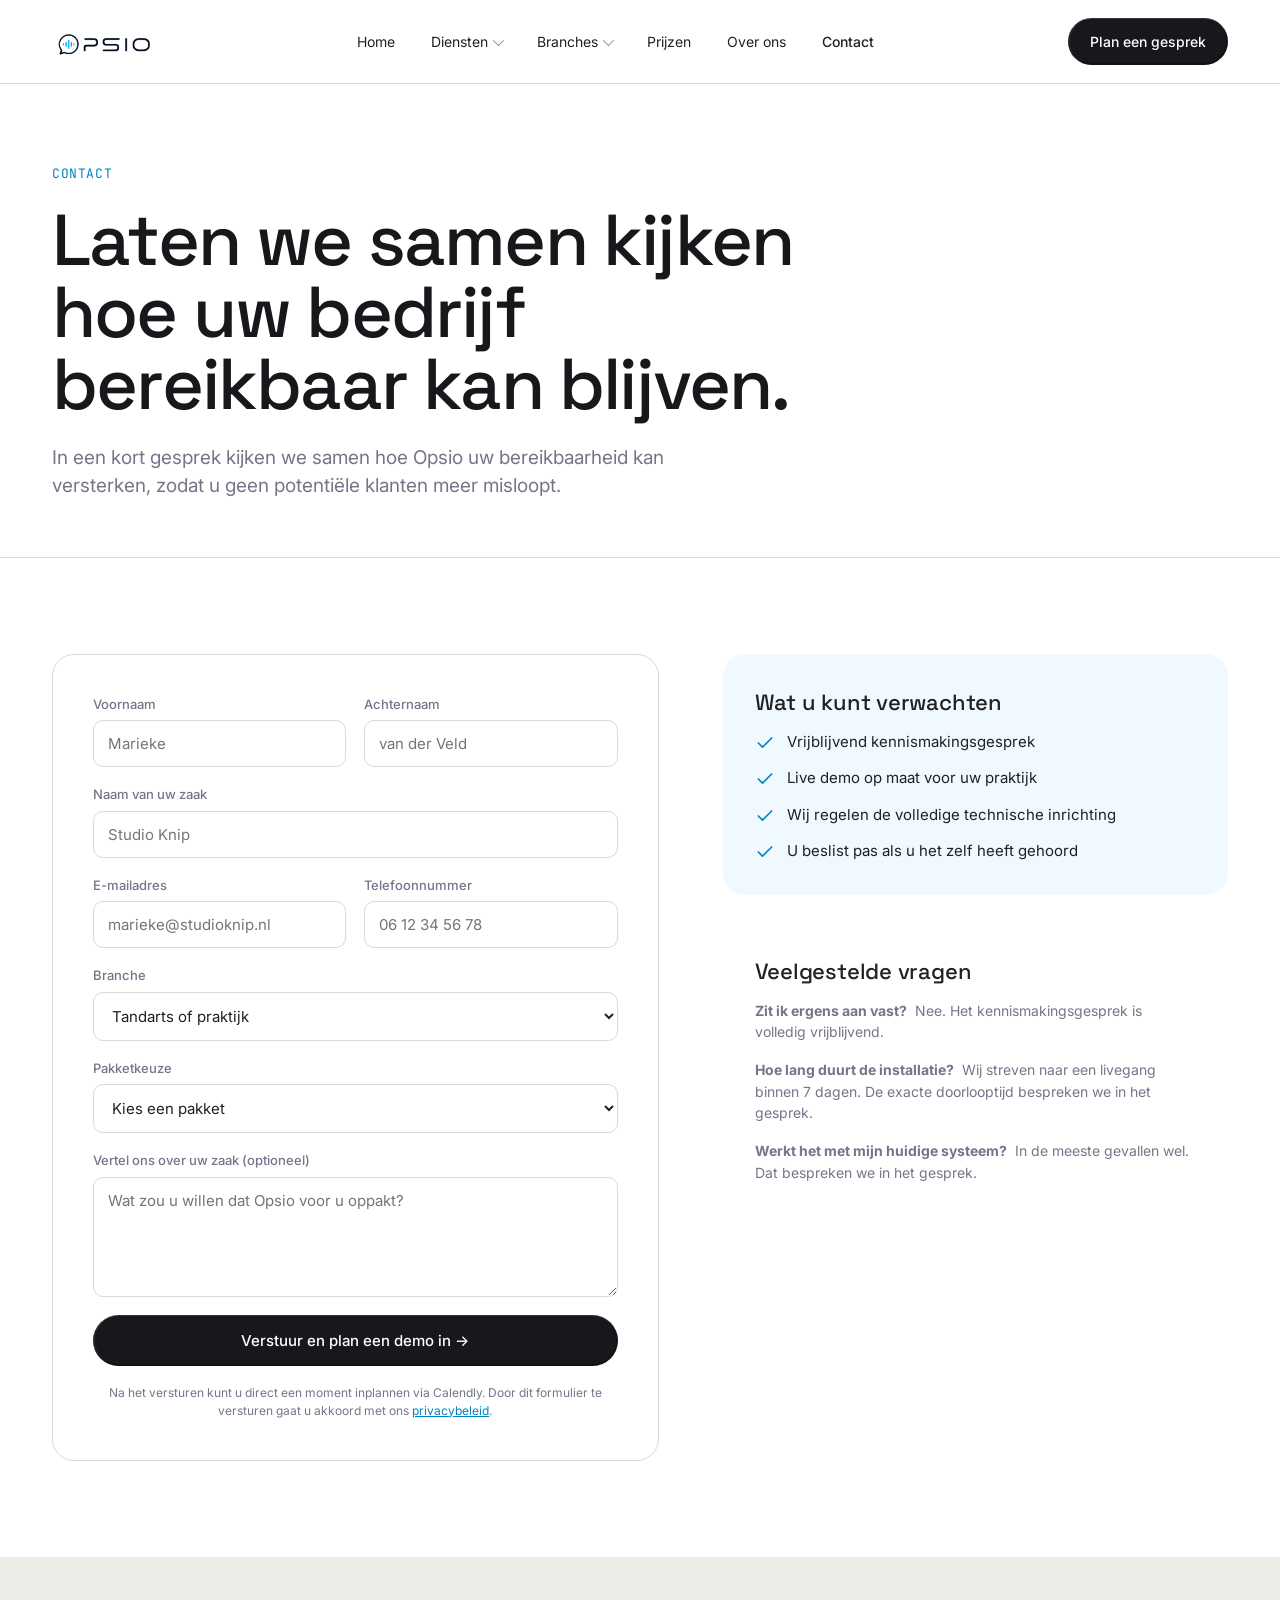
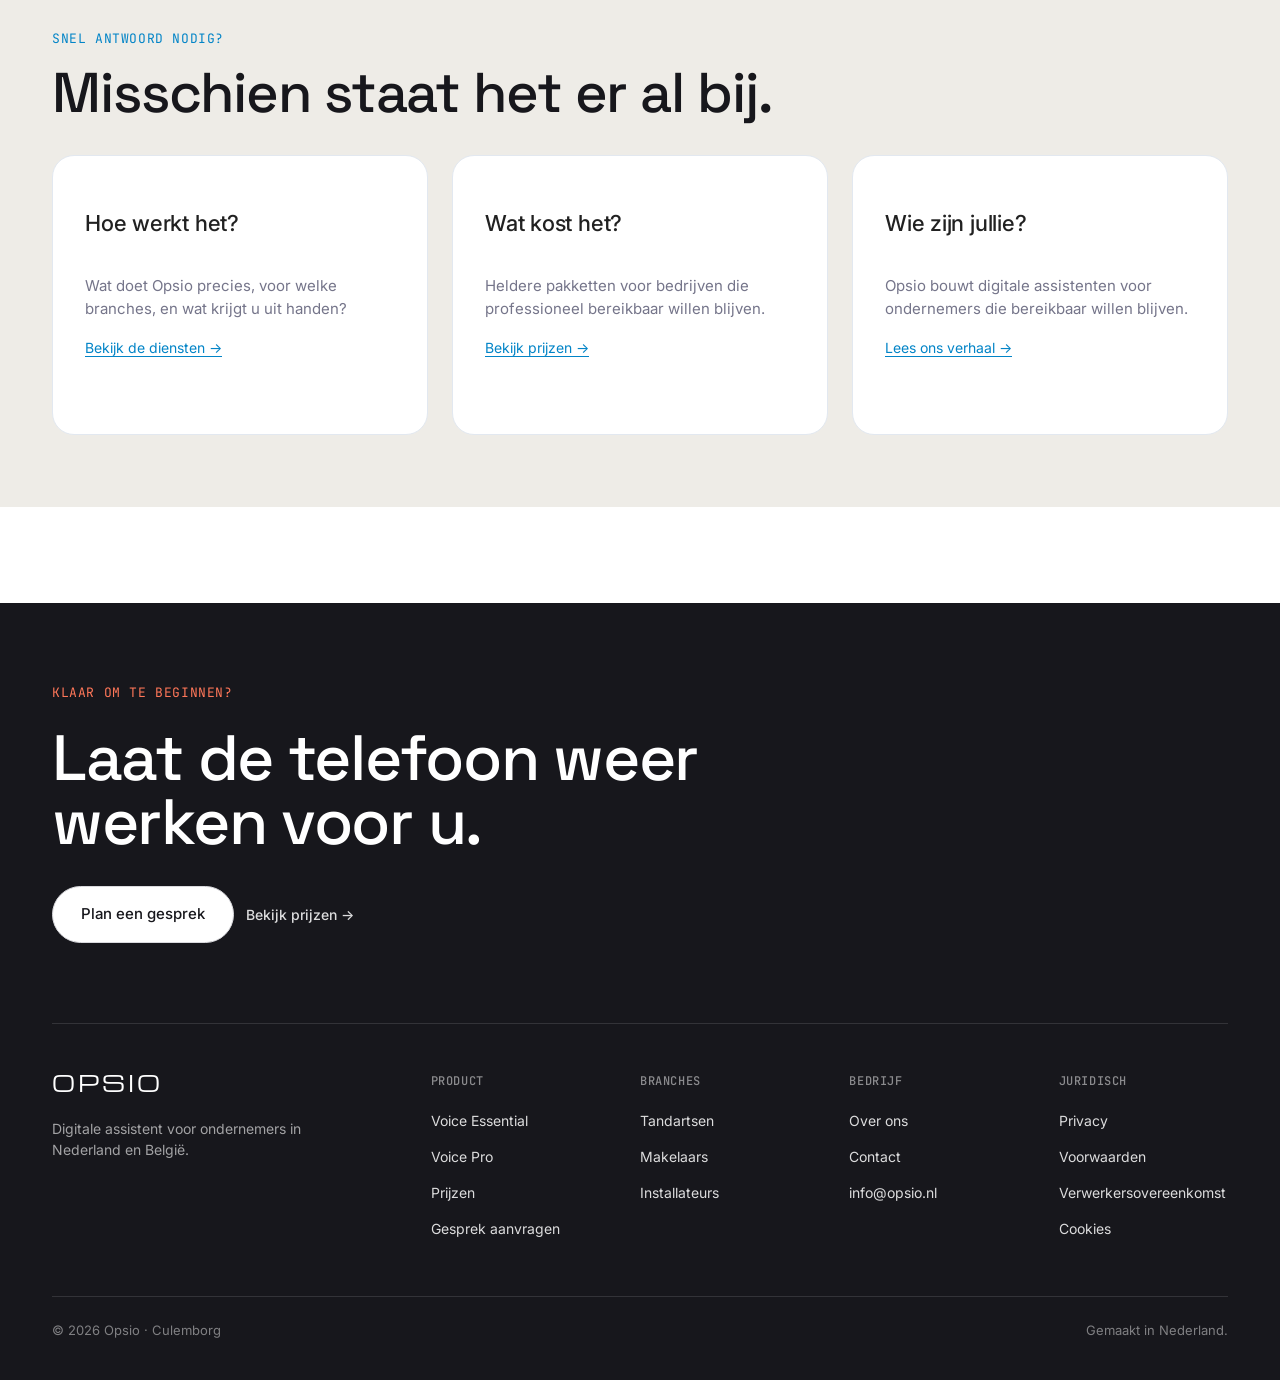
==== contact.html @ 3aa2171c "Fix: contactpagina add-ons verwijderd, prijzen gecorrigeerd, Premium aan nav toegevoegd Co-Authored-" ====
<!DOCTYPE html>
<html lang="nl">
<head>
<script type="text/javascript" src="https://embeds.iubenda.com/widgets/6dcb9b32-bc2f-4510-ac9d-03ba5b0737de.js"></script>
<meta charset="UTF-8" />
<meta name="viewport" content="width=device-width, initial-scale=1.0" />
<title>Contact — Opsio</title>
<meta name="description" content="Benieuwd wat Opsio voor u kan doen? Plan een gesprek van 20 minuten. Geen verplichtingen, wel een duidelijk antwoord." />
<link rel="stylesheet" href="assets/site.css" />
<link rel="icon" href="assets/opsio_mark.svg" />
</head>
<body>

<header class="nav-wrap">
  <nav class="nav">
    <a href="index.html" class="brand"><span class="brand-mark"></span><span>Opsio</span></a>
    <div class="nav-menu">
      <a href="index.html">Home</a>
      <div class="nav-dropdown">
        <button class="nav-dropdown-trigger">Diensten</button>
        <div class="nav-dropdown-menu">
          <a href="essential.html" class="nav-dropdown-item">Voice Essential</a>
          <a href="pro.html" class="nav-dropdown-item">Voice Pro</a>
          <a href="premium.html" class="nav-dropdown-item">Voice Premium</a>
        </div>
      </div>
      <div class="nav-dropdown">
        <button class="nav-dropdown-trigger">Branches</button>
        <div class="nav-dropdown-menu">
          <a href="tandartsen.html" class="nav-dropdown-item">Tandartsen &amp; praktijken</a>
          <a href="makelaars.html" class="nav-dropdown-item">Makelaars</a>
          <a href="installateurs.html" class="nav-dropdown-item">Installateurs &amp; vakbedrijven</a>
        </div>
      </div>
      <a href="prijzen.html">Prijzen</a>
      <a href="over-ons.html">Over ons</a>
      <a href="contact.html" class="active">Contact</a>
    </div>
    <div class="nav-cta">
<a href="#form" class="btn btn-primary">Plan een gesprek</a>
      <button class="nav-toggle" data-nav-toggle aria-label="Menu"><span></span><span></span><span></span></button>
    </div>
  </nav>
</header>

<main>

<section class="subhero">
  <div class="container">
    <div class="eyebrow">Contact</div>
    <h1>Laten we samen kijken hoe uw bedrijf bereikbaar kan blijven.</h1>
    <p>In een kort gesprek kijken we samen hoe Opsio uw bereikbaarheid kan versterken, zodat u geen potentiële klanten meer misloopt.</p>
  </div>
</section>

<section class="section" id="form">
  <div class="container">
    <div class="contact-grid">

      <form class="contact-form" action="https://api.web3forms.com/submit" method="POST">
        <input type="hidden" name="access_key" value="ba51a457-0553-42e8-af17-5520cc4d1195" />
        <input type="hidden" name="redirect" value="https://calendly.com/chris-opsio/30min" />
        <input type="hidden" name="subject" value="Nieuwe aanvraag via opsio.nl" />
        <input type="hidden" name="_next" value="https://calendly.com/chris-opsio/30min" />
        <div class="success-msg">Dank u, we nemen binnen één werkdag contact op.</div>

        <div class="field-row">
          <div class="field">
            <label for="firstname">Voornaam</label>
            <input id="firstname" name="voornaam" type="text" required placeholder="Marieke" />
          </div>
          <div class="field">
            <label for="lastname">Achternaam</label>
            <input id="lastname" name="achternaam" type="text" required placeholder="van der Veld" />
          </div>
        </div>

        <div class="field">
          <label for="company">Naam van uw zaak</label>
          <input id="company" name="bedrijf" type="text" required placeholder="Studio Knip" />
        </div>

        <div class="field-row">
          <div class="field">
            <label for="email">E-mailadres</label>
            <input id="email" name="email" type="email" required placeholder="marieke@studioknip.nl" />
          </div>
          <div class="field">
            <label for="phone">Telefoonnummer</label>
            <input id="phone" name="telefoon" type="tel" placeholder="06 12 34 56 78" />
          </div>
        </div>

        <div class="field">
          <label for="branche">Branche</label>
          <select id="branche" name="branche">
            <option>Tandarts of praktijk</option>
            <option>Fysiotherapie of kliniek</option>
            <option>Advocaat of financieel adviseur</option>
            <option>Makelaar of hypotheekadviseur</option>
            <option>Installatiebedrijf of vakbedrijf</option>
            <option>Schoonheidskliniek of premium salon</option>
            <option>Hospitality of hotel</option>
            <option>Anders</option>
          </select>
        </div>

        <div class="field">
          <label for="pakket">Pakketkeuze</label>
          <select id="pakket" name="pakket">
            <option value="">Kies een pakket</option>
            <option value="essential">Opsio Voice Essential — €399/maand</option>
            <option value="pro">Opsio Voice Pro — €599/maand</option>
            <option value="premium">Opsio Voice Premium — Vanaf €999/maand</option>
            <option value="weet_niet">Nog niet zeker</option>
          </select>
        </div>

        <div id="price-summary" style="display:none; background: var(--opsio-stone); border-radius: 12px; padding: 18px 20px; border: 1px solid var(--opsio-hairline);">
          <div style="font-size: 13px; font-family: var(--font-mono); text-transform: uppercase; letter-spacing: 0.4px; color: var(--opsio-slate); margin-bottom: 12px;">Uw selectie</div>
          <div style="display: flex; justify-content: space-between; align-items: center; margin-bottom: 6px;">
            <span style="font-size: 15px; color: var(--opsio-ink);">Maandbedrag</span>
            <strong id="price-monthly" style="font-size: 18px; color: var(--opsio-navy);">€0/mnd</strong>
          </div>
          <div style="display: flex; justify-content: space-between; align-items: center; padding-top: 8px; border-top: 1px solid var(--opsio-hairline);">
            <span style="font-size: 15px; color: var(--opsio-ink);">Eenmalige setup</span>
            <strong id="price-setup" style="font-size: 18px; color: var(--opsio-navy);">€0</strong>
          </div>
          <p style="font-size: 12px; color: var(--opsio-slate); margin: 10px 0 0;">Alle bedragen zijn excl. btw.</p>
        </div>

        <div class="field">
          <label for="message">Vertel ons over uw zaak (optioneel)</label>
          <textarea id="message" name="bericht" placeholder="Wat zou u willen dat Opsio voor u oppakt?"></textarea>
        </div>

        <button type="submit" class="btn btn-primary btn-lg" style="justify-content: center;">Verstuur en plan een demo in &rarr;</button>
        <p style="font-size: 12px; color: var(--opsio-slate); margin: 0; text-align: center;">Na het versturen kunt u direct een moment inplannen via Calendly. Door dit formulier te versturen gaat u akkoord met ons <a href="#" style="color: var(--opsio-action-blue);">privacybeleid</a>.</p>
      </form>

      <aside class="contact-aside" style="justify-content: flex-start; display: flex; flex-direction: column;">
        <div class="panel">
          <h3>Wat u kunt verwachten</h3>
          <ul class="service-list">
            <li><svg viewBox="0 0 24 24" stroke-linecap="round" stroke-linejoin="round"><polyline points="20 6 9 17 4 12"/></svg>Vrijblijvend kennismakingsgesprek</li>
            <li><svg viewBox="0 0 24 24" stroke-linecap="round" stroke-linejoin="round"><polyline points="20 6 9 17 4 12"/></svg>Live demo op maat voor uw praktijk</li>
            <li><svg viewBox="0 0 24 24" stroke-linecap="round" stroke-linejoin="round"><polyline points="20 6 9 17 4 12"/></svg>Wij regelen de volledige technische inrichting</li>
            <li><svg viewBox="0 0 24 24" stroke-linecap="round" stroke-linejoin="round"><polyline points="20 6 9 17 4 12"/></svg>U beslist pas als u het zelf heeft gehoord</li>
          </ul>
        </div>

        <div class="panel" style="background: none;">
          <h3>Veelgestelde vragen</h3>
          <div style="margin-top: 8px;">
            <p><strong>Zit ik ergens aan vast?</strong> &nbsp;Nee. Het kennismakingsgesprek is volledig vrijblijvend.</p>
            <p><strong>Hoe lang duurt de installatie?</strong> &nbsp;Wij streven naar een livegang binnen 7 dagen. De exacte doorlooptijd bespreken we in het gesprek.</p>
            <p><strong>Werkt het met mijn huidige systeem?</strong> &nbsp;In de meeste gevallen wel. Dat bespreken we in het gesprek.</p>
          </div>
        </div>
      </aside>

    </div>
  </div>
</section>

<section class="section tight" style="background: var(--opsio-stone);">
  <div class="container">
    <div class="section-eyebrow">Snel antwoord nodig?</div>
    <h2 class="section-title">Misschien staat het er al bij.</h2>
    <div class="features" style="margin-top: 32px;">
      <div class="feature" style="background: #fff;">
        <h3 class="feature-title">Hoe werkt het?</h3>
        <p class="feature-body">Wat doet Opsio precies, voor welke branches, en wat krijgt u uit handen?</p>
        <a href="tandartsen.html" style="color: var(--opsio-action-blue); font-size: 14px; text-decoration: underline; text-underline-offset: 3px;">Bekijk de diensten →</a>
      </div>
      <div class="feature" style="background: #fff;">
        <h3 class="feature-title">Wat kost het?</h3>
        <p class="feature-body">Heldere pakketten voor bedrijven die professioneel bereikbaar willen blijven.</p>
        <a href="prijzen.html" style="color: var(--opsio-action-blue); font-size: 14px; text-decoration: underline; text-underline-offset: 3px;">Bekijk prijzen →</a>
      </div>
      <div class="feature" style="background: #fff;">
        <h3 class="feature-title">Wie zijn jullie?</h3>
        <p class="feature-body">Opsio bouwt digitale assistenten voor ondernemers die bereikbaar willen blijven.</p>
        <a href="over-ons.html" style="color: var(--opsio-action-blue); font-size: 14px; text-decoration: underline; text-underline-offset: 3px;">Lees ons verhaal →</a>
      </div>
    </div>
  </div>
</section>

</main>

<footer class="footer">
  <div class="container">
    <div class="footer-eyebrow">Klaar om te beginnen?</div>
    <h2 class="footer-headline">Laat de telefoon weer werken voor u.</h2>
    <div class="footer-cta">
      <a href="contact.html" class="btn btn-light btn-lg">Plan een gesprek</a>
      <a href="prijzen.html" class="btn btn-ghost" style="color: rgba(255,255,255,0.85);">Bekijk prijzen &rarr;</a>
    </div>
    <div class="footer-grid">
      <div class="footer-brand-block">
        <div class="footer-text-logo">OPSIO</div>
        <p>Digitale assistent voor ondernemers in Nederland en België.</p>
      </div>
      <div class="footer-col">
        <h4>Product</h4>
        <ul>
          <li><a href="essential.html">Voice Essential</a></li>
          <li><a href="pro.html">Voice Pro</a></li>
          <li><a href="prijzen.html">Prijzen</a></li>
          <li><a href="contact.html">Gesprek aanvragen</a></li>
        </ul>
      </div>
      <div class="footer-col">
        <h4>Branches</h4>
        <ul>
          <li><a href="tandartsen.html">Tandartsen</a></li>
          <li><a href="makelaars.html">Makelaars</a></li>
          <li><a href="installateurs.html">Installateurs</a></li>
        </ul>
      </div>
      <div class="footer-col">
        <h4>Bedrijf</h4>
        <ul>
          <li><a href="over-ons.html">Over ons</a></li>
          <li><a href="contact.html">Contact</a></li>
          <li><a href="mailto:info@opsio.nl">info@opsio.nl</a></li>
        </ul>
      </div>
      <div class="footer-col">
        <h4>Juridisch</h4>
        <ul>
          <li><a href="privacy.html">Privacy</a></li>
          <li><a href="#">Voorwaarden</a></li>
          <li><a href="#">Verwerkersovereenkomst</a></li>
          <li><a href="#">Cookies</a></li>
        </ul>
      </div>
    </div>
    <div class="footer-bottom">
      <span>&copy; 2026 Opsio &middot; Culemborg</span>
      <span>Gemaakt in Nederland.</span>
    </div>
  </div>
</footer>

<script src="assets/site.js"></script>
<script>
  const params = new URLSearchParams(window.location.search);
  const pakket = params.get('pakket');
  if (pakket) {
    const select = document.getElementById('pakket');
    if (select) select.value = pakket;
  }

  const prijzen = {
    essential: { monthly: 399, setup: 449 },
    pro:       { monthly: 599, setup: 799 },
    premium:   { monthly: 999, setup: 1499 },
    weet_niet: { monthly: 0,   setup: 0   }
  };

  function updatePrice() {
    const pakketVal = document.getElementById('pakket').value;
    const prijs = prijzen[pakketVal] || { monthly: 0, setup: 0 };

    const summary = document.getElementById('price-summary');
    if (pakketVal && pakketVal !== 'weet_niet') {
      summary.style.display = 'block';
      document.getElementById('price-monthly').textContent = '€' + prijs.monthly + '/mnd';
      document.getElementById('price-setup').textContent = '€' + prijs.setup;
    } else {
      summary.style.display = 'none';
    }
  }

  document.getElementById('pakket').addEventListener('change', updatePrice);

  if (pakket) updatePrice();
</script>
<script>
document.querySelector('.contact-form').addEventListener('submit', async function(e) {
  e.preventDefault();
  const form = e.target;
  const data = new FormData(form);
  const response = await fetch('https://api.web3forms.com/submit', {
    method: 'POST',
    body: data
  });
  if (response.ok) {
    window.location.href = 'https://calendly.com/chris-opsio/30min';
  } else {
    alert('Er is iets misgegaan. Probeer het opnieuw of mail naar info@opsio.nl');
  }
});
</script>
</body>
</html>
---- assets/site.css ----
@import url('https://fonts.googleapis.com/css2?family=Michroma&display=swap');

/* Opsio — Digital assistant marketing site */
@import url('colors_and_type.css');

* { box-sizing: border-box; }

html, body {
  margin: 0;
  padding: 0;
  background: var(--opsio-canvas);
  color: var(--opsio-ink);
  font-family: var(--font-body);
  font-size: 16px;
  line-height: 1.5;
  -webkit-font-smoothing: antialiased;
  scroll-behavior: smooth;
}

img { max-width: 100%; display: block; }
a { color: inherit; }

.container {
  max-width: 1240px;
  margin: 0 auto;
  padding: 0 32px;
}

/* ============================ NAV ============================ */
.nav-wrap {
  position: sticky;
  top: 0;
  z-index: 50;
  background: rgba(255,255,255,0.86);
  backdrop-filter: blur(14px);
  -webkit-backdrop-filter: blur(14px);
  border-bottom: 1px solid var(--opsio-hairline);
}
.nav {
  display: flex;
  align-items: center;
  gap: 24px;
  padding: 18px 32px;
  max-width: 1240px;
  margin: 0 auto;
}
.brand {
  display: flex; align-items: center; gap: 10px;
  font-family: var(--font-display);
  font-size: 22px;
  font-weight: 500;
  letter-spacing: -0.4px;
  color: var(--opsio-ink);
  text-decoration: none;
}
.brand-mark {
  width: 110px; height: 28px;
  background: url('opsio_mark.svg') no-repeat center left;
  background-size: contain;
  border: none;
  display: block;
}
.brand-mark::after {
  content: none;
}
.brand > span:last-child {
  display: none;
}
.nav-menu { display: flex; gap: 28px; margin: 0 auto; }
.nav-menu a {
  font-size: 14px;
  color: var(--opsio-ink);
  text-decoration: none;
  padding: 8px 4px;
  transition: color 180ms;
}
.nav-menu a:hover { color: var(--opsio-action-blue); }
.nav-menu a.active { color: var(--opsio-ink); font-weight: 500; }
.nav-cta { display: flex; gap: 12px; align-items: center; }
.nav-link {
  font-size: 14px; color: var(--opsio-ink); text-decoration: none;
}
.nav-toggle {
  display: none;
  background: transparent;
  border: 1px solid var(--opsio-hairline);
  border-radius: 8px;
  padding: 8px 10px;
  cursor: pointer;
}
.nav-toggle span {
  display: block; width: 18px; height: 2px; background: var(--opsio-ink);
  margin: 4px 0;
}

/* ============================ BUTTONS ============================ */
.btn {
  display: inline-flex; align-items: center; gap: 8px;
  font-family: var(--font-body);
  font-size: 14px;
  font-weight: 500;
  border: 0;
  cursor: pointer;
  text-decoration: none;
  transition: background 180ms cubic-bezier(0.2,0,0.2,1), color 180ms, transform 100ms;
  white-space: nowrap;
}
.btn:active { transform: translateY(1px); opacity: 0.92; }
.btn-primary {
  background: var(--opsio-near-black);
  color: #fff;
  padding: 13px 22px;
  border-radius: 999px;
  box-shadow:
    inset 0 1px 0 rgba(255, 255, 255, 0.12),
    inset 0 -2px 0 rgba(0, 0, 0, 0.25),
    inset 2px 0 0 rgba(255, 255, 255, 0.06),
    inset -2px 0 0 rgba(0, 0, 0, 0.15);
}
.btn-primary:hover { background: #2a2a31; }
.btn-light {
  background: #fff;
  color: var(--opsio-near-black);
  padding: 13px 22px;
  border-radius: 999px;
  border: 1px solid var(--opsio-hairline);
}
.btn-light:hover { background: #F0F9FF; }
.btn-ghost {
  background: transparent;
  color: var(--opsio-ink);
  padding: 13px 0;
  text-decoration: none;
}
.btn-ghost:hover { color: var(--opsio-action-blue); }
.btn-lg { padding: 16px 28px; font-size: 15px; }

/* ============================ HERO ============================ */
.hero {
  padding: 56px 0 0;
  position: relative;
  background: #ffffff;
}
.hero-card {
  position: relative;
  border-radius: 28px;
  background:
    radial-gradient(120% 80% at 50% 20%, #1a3a5c 0%, #0d2540 35%, #0a1e33 70%, #071829 100%);
  overflow: hidden;
  padding: 80px 32px 56px;
  text-align: center;
  isolation: isolate;
}
.hero-card::before {
  content: '';
  position: absolute; inset: 0;
  background:
    radial-gradient(40% 30% at 30% 30%, rgba(255,255,255,0.06), transparent 70%),
    radial-gradient(40% 35% at 75% 65%, rgba(255,255,255,0.04), transparent 65%),
    radial-gradient(60% 50% at 50% 110%, rgba(0,60,120,0.3), transparent 70%);
  z-index: 0;
}
.hero-card > * { position: relative; z-index: 1; }
.hero-pill {
  display: inline-flex; align-items: center; gap: 8px;
  background: rgba(220, 232, 245, 0.15);
  border: 1px solid rgba(255, 255, 255, 0.28);
  backdrop-filter: blur(6px);
  -webkit-backdrop-filter: blur(6px);
  box-shadow:
    0 8px 32px 0 rgba(7, 24, 41, 0.28),
    0 20px 48px -4px rgba(7, 24, 41, 0.32),
    inset 0 1px 0 rgba(255, 255, 255, 0.6),
    inset 0 -2px 0 rgba(7, 24, 41, 0.15),
    inset 2px 0 0 rgba(255, 255, 255, 0.25),
    inset -2px 0 0 rgba(7, 24, 41, 0.08);
  color: rgba(255,255,255,0.85);
  padding: 7px 14px;
  border-radius: 999px;
  font-size: 13px;
  font-family: var(--font-mono);
  letter-spacing: 0.4px;
  margin-bottom: 28px;
  text-decoration: none;
  transition: background 180ms;
}
.hero-pill:hover { background: rgba(255,255,255,0.18); }
.hero-pill .dot {
  width: 7px; height: 7px; border-radius: 50%; background: #0EA5E9;
  box-shadow: 0 0 0 3px rgba(28,139,83,0.18);
  animation: pulse 1.6s ease-out infinite;
}
@keyframes pulse {
  0% { box-shadow: 0 0 0 0 rgba(28,139,83,0.5); }
  100% { box-shadow: 0 0 0 8px rgba(28,139,83,0); }
}

.hero-h1 {
  font-family: var(--font-display);
  font-size: clamp(40px, 7.4vw, 92px);
  line-height: 0.98;
  letter-spacing: -0.03em;
  font-weight: 500;
  margin: 0 auto 28px;
  max-width: 14ch;
  color: #ffffff;
  text-wrap: balance;
}
.hero-sub {
  font-size: clamp(16px, 1.6vw, 19px);
  color: rgba(255,255,255,0.7);
  max-width: 580px;
  margin: 0 auto 36px;
  line-height: 1.5;
}
.hero-actions {
  display: inline-flex; gap: 12px; flex-wrap: wrap; justify-content: center;
}

/* Inline phone-call demo card under hero */
.hero-demo {
  margin-top: -80px;
  position: relative;
  z-index: 2;
}
.demo-card {
  max-width: 440px;
  margin: 0 auto;
  background: #fff;
  border: 1px solid var(--opsio-hairline);
  border-radius: 18px;
  padding: 18px 22px;
  display: flex; align-items: center; gap: 16px;
  box-shadow: 0 24px 48px -32px rgba(0,60,51,0.25);
}
.demo-card-retell.demo-card {
  background: transparent;
  border: none;
  box-shadow: none;
  padding: 0;
  isolation: isolate;
}
.demo-call {
  width: 44px; height: 44px; border-radius: 50%;
  background: #0284C7;
  display: grid; place-items: center;
  flex-shrink: 0;
}
.demo-call svg { width: 20px; height: 20px; stroke: #fff; }
.demo-content { flex: 1; min-width: 0; }
.demo-row1 {
  display: flex; align-items: center; gap: 10px; margin-bottom: 4px;
  font-size: 13px; color: var(--opsio-slate);
}
.demo-row1 .live-dot {
  width: 7px; height: 7px; border-radius: 50%; background: #0EA5E9;
  animation: pulse 1.6s ease-out infinite;
}
.demo-msg {
  font-size: 15px;
  color: var(--opsio-ink);
}
.demo-wave {
  display: flex; align-items: center; gap: 3px;
  height: 32px;
  flex-shrink: 0;
}
.demo-wave span {
  display: block;
  width: 3px;
  background: #0284C7;
  border-radius: 2px;
  animation: wave 1.1s ease-in-out infinite;
}
.demo-wave span:nth-child(1){ height: 30%; animation-delay: 0s; }
.demo-wave span:nth-child(2){ height: 70%; animation-delay: .1s; }
.demo-wave span:nth-child(3){ height: 100%; animation-delay: .2s; }
.demo-wave span:nth-child(4){ height: 60%; animation-delay: .3s; }
.demo-wave span:nth-child(5){ height: 40%; animation-delay: .4s; }
.demo-wave span:nth-child(6){ height: 80%; animation-delay: .15s; }
.demo-wave span:nth-child(7){ height: 30%; animation-delay: .25s; }
@keyframes wave {
  0%, 100% { transform: scaleY(0.4); }
  50% { transform: scaleY(1); }
}

/* ============================ TRUST ============================ */
.trust {
  padding: 48px 0 72px;
}
.trust-row {
  display: grid;
  grid-template-columns: 220px 1fr;
  gap: 48px;
  align-items: center;
  border-top: 1px solid var(--opsio-hairline);
  border-bottom: 1px solid var(--opsio-hairline);
  padding: 28px 0;
}
.trust-label {
  font-size: 14px;
  color: var(--opsio-ink);
  font-weight: 500;
  line-height: 1.4;
}
.trust-logos {
  display: flex; flex-wrap: wrap; gap: 48px; align-items: center; justify-content: space-between;
}
.trust-logos span {
  font-family: var(--font-display);
  font-size: 19px;
  color: #6b6b75;
  letter-spacing: 0.3px;
  font-weight: 500;
}

/* ============================ SECTION ============================ */
.section { padding: 96px 0; }
.section.tight { padding: 72px 0; }
.section-eyebrow {
  font-family: var(--font-mono);
  font-size: 13px;
  letter-spacing: 0.6px;
  text-transform: uppercase;
  color: #0284C7;
  margin-bottom: 16px;
}
.section-title {
  font-family: var(--font-display);
  font-size: clamp(32px, 4.4vw, 56px);
  line-height: 1.05;
  letter-spacing: -0.02em;
  font-weight: 500;
  margin: 0 0 24px;
  color: var(--opsio-near-black);
  text-wrap: balance;
}
.section-lead {
  font-size: 18px;
  color: var(--opsio-slate);
  max-width: 640px;
  line-height: 1.5;
  margin: 0 0 48px;
}

/* ============================ FEATURE GRID ============================ */
.features {
  display: grid;
  grid-template-columns: repeat(3, 1fr);
  gap: 24px;
}
.feature {
  border-radius: 22px;
  background: #ffffff;
  border: 1px solid #E2E8F0;
  padding: 32px;
  display: flex; flex-direction: column; gap: 16px;
  min-height: 280px;
}
.feature.green { background: #EFF6FF; border-color: #BFDBFE; }
.feature.blue { background: #E0F2FE; border-color: #BAE6FD; }
.feature.dark { background: var(--opsio-near-black); color: #fff; border-color: transparent; }
.feature.dark .feature-body { color: rgba(255,255,255,0.75); }
.feature-icon {
  width: 44px; height: 44px;
  border-radius: 12px;
  background: #fff;
  display: grid; place-items: center;
  border: 1px solid rgba(0,0,0,0.05);
}
.feature.dark .feature-icon { background: rgba(255,255,255,0.08); border-color: rgba(255,255,255,0.12); }
.feature-icon svg { width: 22px; height: 22px; stroke: var(--opsio-ink); fill: none; stroke-width: 1.5; }
.feature.dark .feature-icon svg { stroke: #fff; }
.feature-title {
  font-size: 22px;
  line-height: 1.2;
  letter-spacing: -0.01em;
  font-weight: 500;
  color: inherit;
}
.feature-body {
  font-size: 15px;
  line-height: 1.55;
  color: var(--opsio-slate);
  margin: 0;
}

/* ============================ HOW IT WORKS ============================ */
.steps {
  display: grid;
  grid-template-columns: repeat(3, 1fr);
  gap: 24px;
}
.step {
  border-top: 1px solid var(--opsio-ink);
  padding-top: 24px;
  display: flex; flex-direction: column; gap: 12px;
}
.step-num {
  font-family: var(--font-mono);
  font-size: 13px;
  color: #0284C7;
  letter-spacing: 0.4px;
}
.step-title {
  font-size: 26px;
  line-height: 1.15;
  letter-spacing: -0.01em;
  font-weight: 500;
  margin: 0;
}
.step-body { font-size: 15px; color: var(--opsio-slate); margin: 0; line-height: 1.55; }

/* ============================ INDUSTRIES ============================ */
.industries {
  display: grid;
  grid-template-columns: repeat(3, 1fr);
  gap: 24px;
}
.industry {
  position: relative;
  border-radius: 22px;
  overflow: hidden;
  aspect-ratio: 4/5;
  padding: 28px;
  display: flex; flex-direction: column; justify-content: space-between;
  color: #fff;
  isolation: isolate;
}
.industry::before {
  content: '';
  position: absolute; inset: 0;
  z-index: -1;
}
.industry.restaurant::before { background: linear-gradient(180deg, #0284C7 0%, #0369A1 100%); }
.industry.salon::before { background: linear-gradient(180deg, #ff7759 0%, #c44d33 100%); }
.industry.garage::before { background: linear-gradient(180deg, #071829 0%, #1a3354 100%); }
.industry-tag {
  font-family: var(--font-mono);
  font-size: 12px;
  letter-spacing: 0.6px;
  text-transform: uppercase;
  opacity: 0.85;
}
.industry-h {
  font-family: var(--font-display);
  font-size: 32px;
  line-height: 1.05;
  letter-spacing: -0.01em;
  font-weight: 500;
  margin: 0 0 8px;
}
.industry-b { font-size: 15px; line-height: 1.5; opacity: 0.9; margin: 0; }
.industry-bottom { display: flex; align-items: center; gap: 8px; font-size: 14px; }
.industry-bottom svg { width: 16px; height: 16px; stroke: currentColor; fill: none; stroke-width: 1.8; }

/* ============================ DARK CTA BAND ============================ */
.cta-band {
  background: linear-gradient(160deg, #ff7759 0%, #c44d33 100%);
  color: #fff;
  border-radius: 28px;
  padding: 72px 56px;
  display: grid;
  grid-template-columns: 1.2fr 1fr;
  gap: 56px;
  align-items: center;
  position: relative;
  overflow: hidden;
}
.cta-band::after {
  content: '';
  position: absolute; right: -20%; top: -40%;
  width: 80%; height: 180%;
  background: radial-gradient(circle, rgba(255,255,255,0.12) 0%, transparent 60%);
  pointer-events: none;
}
.cta-band .section-title { color: #fff; margin-bottom: 16px; }
.cta-band .section-lead { color: rgba(255,255,255,0.78); max-width: 520px; margin-bottom: 0; }
.cta-band .btn-primary { background: #fff; color: var(--opsio-near-black); }
.cta-band .btn-primary:hover { background: #f0f0f0; }
.cta-band .btn-ghost { color: rgba(255,255,255,0.85); }
.cta-band .btn-ghost:hover { color: #fff; }
.cta-actions { display: flex; gap: 12px; margin-top: 28px; flex-wrap: wrap; }
.cta-stat-card {
  background: rgba(255,255,255,0.08);
  border: 1px solid rgba(255,255,255,0.14);
  border-radius: 18px;
  padding: 28px;
  display: grid; gap: 16px;
  position: relative;
  z-index: 1;
}
.cta-stat-card .row {
  display: flex; justify-content: space-between; align-items: baseline;
  padding-bottom: 16px;
  border-bottom: 1px solid rgba(255,255,255,0.12);
}
.cta-stat-card .row:last-child { border-bottom: 0; padding-bottom: 0; }
.cta-stat-card .num {
  font-family: var(--font-display);
  font-size: 44px;
  line-height: 1;
  letter-spacing: -0.02em;
  color: #fff;
}
.cta-stat-card .lbl {
  font-size: 13px;
  color: rgba(255,255,255,0.7);
  text-align: right;
  max-width: 180px;
}

/* ============================ TESTIMONIAL ============================ */
.testimonial {
  background: #F0F9FF;
  border-radius: 28px;
  padding: 64px 56px;
  display: grid; grid-template-columns: 1fr 280px; gap: 56px; align-items: center;
}
.testimonial-quote {
  font-family: var(--font-display);
  font-size: clamp(24px, 2.6vw, 34px);
  line-height: 1.25;
  letter-spacing: -0.01em;
  font-weight: 400;
  color: var(--opsio-near-black);
  margin: 0 0 28px;
}
.testimonial-cite {
  display: flex; align-items: center; gap: 14px;
}
.testimonial-avatar {
  width: 44px; height: 44px; border-radius: 50%;
  background: linear-gradient(135deg, #0284C7, #0369A1);
  color: #fff;
  display: grid; place-items: center;
  font-weight: 500;
  font-size: 15px;
  font-family: var(--font-display);
}
.testimonial-meta { font-size: 14px; line-height: 1.4; }
.testimonial-meta .who { color: var(--opsio-ink); font-weight: 500; }
.testimonial-meta .what { color: var(--opsio-slate); }
.testimonial-side {
  background: #fff;
  border-radius: 18px;
  padding: 24px;
  display: grid; gap: 18px;
  border: 1px solid var(--opsio-hairline);
}
.testimonial-side .stat {
  font-family: var(--font-display);
  font-size: 36px;
  letter-spacing: -0.02em;
  line-height: 1;
}
.testimonial-side .stat-lbl {
  font-size: 13px; color: var(--opsio-slate); margin-top: 4px;
}

/* ============================ FAQ ============================ */
.faq-grid {
  display: grid; grid-template-columns: 1fr 1.6fr; gap: 64px;
}
.faq-list { display: grid; gap: 0; }
.faq-item {
  border-top: 1px solid var(--opsio-hairline);
  padding: 22px 0;
}
.faq-item:last-child { border-bottom: 1px solid var(--opsio-hairline); }
.faq-q {
  display: flex; align-items: center; justify-content: space-between;
  cursor: pointer;
  font-size: 18px;
  font-weight: 500;
  color: var(--opsio-ink);
  list-style: none;
  gap: 24px;
  outline: none;
}
.faq-q:focus { outline: none; }
.faq-q:focus-visible { outline: none; }
.faq-q::-webkit-details-marker { display: none; }
.faq-q::after {
  content: '+';
  font-family: var(--font-mono);
  font-size: 22px;
  color: var(--opsio-slate);
  flex-shrink: 0;
  transition: transform 200ms;
}
.faq-item[open] .faq-q::after { content: '–'; }
.faq-a {
  margin-top: 14px;
  font-size: 15px;
  color: var(--opsio-slate);
  line-height: 1.6;
  max-width: 64ch;
}

/* ============================ FOOTER ============================ */
.footer {
  background: var(--opsio-near-black);
  color: #fff;
  padding: 80px 0 40px;
  margin-top: 96px;
}
.footer-eyebrow {
  font-family: var(--font-mono);
  font-size: 13px;
  letter-spacing: 0.6px;
  color: var(--opsio-coral);
  text-transform: uppercase;
  margin-bottom: 24px;
}
.footer-headline {
  font-family: var(--font-display);
  font-size: clamp(36px, 5vw, 64px);
  line-height: 1.0;
  letter-spacing: -0.02em;
  font-weight: 500;
  max-width: 18ch;
  margin: 0 0 32px;
}
.footer-cta { display: flex; gap: 12px; flex-wrap: wrap; margin-bottom: 80px; }
.footer-grid {
  display: grid;
  grid-template-columns: 2fr 1fr 1fr 1fr 1fr;
  gap: 40px;
  padding-top: 48px;
  border-top: 1px solid rgba(255,255,255,0.12);
}
.footer-col h4 {
  font-family: var(--font-mono);
  font-size: 12px;
  letter-spacing: 0.6px;
  text-transform: uppercase;
  color: rgba(255,255,255,0.5);
  margin: 0 0 18px;
  font-weight: 500;
}
.footer-col ul { list-style: none; padding: 0; margin: 0; display: grid; gap: 12px; }
.footer-col a { color: rgba(255,255,255,0.85); text-decoration: none; font-size: 14px; }
.footer-col a:hover { color: #fff; }
.footer-brand-block .brand { color: #fff; }

.footer-brand-block p {
  font-size: 14px;
  color: rgba(255,255,255,0.6);
  max-width: 30ch;
  margin: 16px 0 0;
  line-height: 1.5;
}
.footer-bottom {
  margin-top: 56px;
  padding-top: 24px;
  border-top: 1px solid rgba(255,255,255,0.12);
  display: flex; justify-content: space-between;
  font-size: 13px;
  color: rgba(255,255,255,0.45);
  flex-wrap: wrap; gap: 12px;
}

/* ============================ SUB-PAGE HERO ============================ */
.subhero {
  padding: 80px 0 56px;
  border-bottom: 1px solid var(--opsio-hairline);
}
.subhero .eyebrow {
  font-family: var(--font-mono);
  font-size: 13px;
  letter-spacing: 0.6px;
  text-transform: uppercase;
  color: #0284C7;
  margin-bottom: 20px;
}
.subhero h1 {
  font-family: var(--font-display);
  font-size: clamp(40px, 6vw, 72px);
  line-height: 1.0;
  letter-spacing: -0.025em;
  font-weight: 500;
  margin: 0 0 24px;
  max-width: 18ch;
  color: var(--opsio-near-black);
}
.subhero p {
  font-size: 19px;
  line-height: 1.5;
  color: var(--opsio-slate);
  max-width: 640px;
  margin: 0;
}

/* ============================ ABOUT ============================ */
.values {
  display: grid; grid-template-columns: repeat(3, 1fr); gap: 32px;
}
.value h3 {
  font-family: var(--font-display);
  font-size: 24px;
  font-weight: 500;
  margin: 0 0 12px;
  letter-spacing: -0.01em;
}
.value p { font-size: 15px; color: var(--opsio-slate); margin: 0; line-height: 1.55; }
.value-num {
  font-family: var(--font-mono);
  font-size: 13px;
  color: #0284C7;
  margin-bottom: 16px;
}

.team-grid {
  display: grid; grid-template-columns: repeat(3, 1fr); gap: 24px;
}
.team-card {
  border-radius: 22px;
  background: #F0F9FF;
  padding: 28px;
  display: flex; flex-direction: column; gap: 14px;
}
.team-photo {
  aspect-ratio: 1/1;
  border-radius: 18px;
  background: linear-gradient(135deg, #0284C7, #0369A1);
  display: grid; place-items: center;
  color: #fff;
  font-family: var(--font-display);
  font-size: 56px;
  letter-spacing: -0.02em;
}
.team-card.b .team-photo { background: linear-gradient(135deg, #ff7759, #c44d33); }
.team-card.c .team-photo { background: linear-gradient(135deg, #1863dc, #0e3b8a); }
.team-name { font-size: 20px; font-weight: 500; margin: 0; letter-spacing: -0.01em; }
.team-role { font-size: 14px; color: var(--opsio-slate); margin: -6px 0 0; }
.team-bio { font-size: 14px; color: var(--opsio-slate); line-height: 1.55; margin: 6px 0 0; }

/* ============================ DIENSTEN / SERVICES ============================ */
.service-row {
  display: grid;
  grid-template-columns: 1fr 1fr;
  gap: 64px;
  padding: 80px 0;
  border-top: 1px solid var(--opsio-hairline);
  align-items: start;
}
.service-row:first-of-type { border-top: 0; padding-top: 32px; }
.service-row.flip .service-visual { order: -1; }
.service-eyebrow {
  font-family: var(--font-mono);
  font-size: 13px;
  letter-spacing: 0.6px;
  text-transform: uppercase;
  color: #0284C7;
  margin-bottom: 16px;
}
.service-h {
  font-family: var(--font-display);
  font-size: clamp(28px, 3.4vw, 44px);
  line-height: 1.05;
  letter-spacing: -0.02em;
  font-weight: 500;
  margin: 0 0 20px;
}
.service-p { font-size: 17px; color: var(--opsio-slate); line-height: 1.55; margin: 0 0 24px; }
.service-list {
  list-style: none; padding: 0; margin: 0; display: grid; gap: 14px;
}
.service-list li {
  display: flex; gap: 12px;
  font-size: 15px;
  line-height: 1.5;
  align-items: flex-start;
}
.service-list svg {
  width: 20px; height: 20px; stroke: #0284C7; fill: none; stroke-width: 2;
  flex-shrink: 0; margin-top: 2px;
}
.service-visual {
  border-radius: 22px;
  min-height: 0;
  position: relative;
  overflow: hidden;
  padding: 36px;
  display: flex; flex-direction: column; justify-content: flex-start;
  color: #fff;
}
.service-visual.green { background: linear-gradient(160deg, #0284C7 0%, #0369A1 60%, #0EA5E9 100%); }
.service-visual.coral { background: linear-gradient(160deg, #ff7759 0%, #c44d33 100%); }
.service-visual.navy { background: linear-gradient(160deg, #071829 0%, #1a3354 100%); }
.service-visual.stone { background: linear-gradient(160deg, #E0F2FE 0%, #BFDBFE 100%); color: var(--opsio-ink); }

/* Mock interaction inside visual */
.mock-call {
  background: rgba(255,255,255,0.1);
  backdrop-filter: blur(8px);
  border: 1px solid rgba(255,255,255,0.18);
  border-radius: 14px;
  padding: 18px;
}
.service-visual.stone .mock-call {
  background: rgba(255,255,255,0.6);
  border-color: rgba(0,0,0,0.06);
}
.mock-call .who { font-family: var(--font-mono); font-size: 11px; letter-spacing: 0.4px; opacity: 0.7; text-transform: uppercase; margin-bottom: 6px; }
.mock-call .line { font-size: 14px; line-height: 1.45; margin-bottom: 12px; }
.mock-call .line:last-child { margin-bottom: 0; }
.mock-call .ai { font-weight: 500; }

/* ============================ PRIJZEN ============================ */
.toggle-row { display: flex; justify-content: center; margin-bottom: 48px; }
.toggle {
  display: inline-flex;
  background: #F0F9FF;
  border-radius: 999px;
  padding: 4px;
}
.toggle button {
  border: 0;
  background: transparent;
  padding: 10px 20px;
  border-radius: 999px;
  font-size: 14px;
  font-family: var(--font-body);
  cursor: pointer;
  color: var(--opsio-slate);
  transition: all 180ms;
}
.toggle button.active {
  background: #fff;
  color: var(--opsio-ink);
  box-shadow: 0 1px 2px rgba(0,0,0,0.06);
}

.pricing {
  display: grid; grid-template-columns: repeat(3, 1fr); gap: 24px;
}
.pricing-two {
  grid-template-columns: repeat(2, minmax(0, 420px));
  justify-content: center;
}
.price-card {
  border-radius: 22px;
  background: #fff;
  border: 1px solid var(--opsio-hairline);
  padding: 36px 32px;
  display: flex; flex-direction: column; gap: 20px;
}
.price-card.featured {
  background: var(--opsio-near-black);
  color: #fff;
  border-color: var(--opsio-near-black);
  position: relative;
}
.price-card.featured .price-num,
.price-card.featured .price-name { color: #fff; }
.price-card.featured .price-feat li { color: rgba(255,255,255,0.85); }
.price-card.featured .price-feat svg { stroke: var(--opsio-coral); }
.price-card.featured .price-sub { color: rgba(255,255,255,0.6); }
.price-badge {
  position: absolute; top: 20px; right: 20px;
  background: var(--opsio-coral);
  color: #fff;
  font-family: var(--font-mono);
  font-size: 11px;
  text-transform: uppercase;
  letter-spacing: 0.5px;
  padding: 5px 10px;
  border-radius: 999px;
}
.price-name {
  font-size: 18px;
  font-weight: 500;
  letter-spacing: -0.01em;
}
.price-num {
  font-family: var(--font-display);
  font-size: 56px;
  line-height: 1;
  letter-spacing: -0.02em;
  font-weight: 500;
  color: var(--opsio-near-black);
}
.price-num small { font-size: 16px; color: var(--opsio-slate); font-family: var(--font-body); font-weight: 400; }
.price-card.featured .price-num small { color: rgba(255,255,255,0.6); }
.price-sub { font-size: 14px; color: var(--opsio-slate); margin: -10px 0 0; }
.price-feat {
  list-style: none; padding: 0; margin: 0;
  display: grid; gap: 12px;
  border-top: 1px solid var(--opsio-hairline);
  padding-top: 20px;
}
.price-card.featured .price-feat { border-top-color: rgba(255,255,255,0.12); }
.price-feat li { display: flex; gap: 10px; font-size: 14px; line-height: 1.45; }
.price-feat svg { width: 18px; height: 18px; flex-shrink: 0; margin-top: 2px; stroke: #0284C7; fill: none; stroke-width: 2; }
.price-card .btn { align-self: stretch; justify-content: center; }
.price-card.featured .btn-primary { background: #fff; color: var(--opsio-near-black); }
.price-card.featured .btn-primary:hover { background: #eee; }

/* Compare */
.compare {
  margin-top: 64px;
  border: 1px solid var(--opsio-hairline);
  border-radius: 22px;
  overflow: hidden;
}
.compare table { width: 100%; border-collapse: collapse; }
.compare th, .compare td {
  padding: 16px 20px;
  text-align: left;
  font-size: 14px;
  border-bottom: 1px solid var(--opsio-hairline);
}
.compare th {
  background: #F0F9FF;
  font-weight: 500;
  font-size: 13px;
  letter-spacing: -0.01em;
}
.compare th:not(:first-child),
.compare td:not(:first-child) { text-align: center; }
.compare tr:last-child td { border-bottom: 0; }
.compare svg { width: 18px; height: 18px; stroke: #0284C7; fill: none; stroke-width: 2; display: inline; vertical-align: middle; }
.compare .dash { color: var(--opsio-muted); }

/* ============================ CONTACT ============================ */
.contact-grid {
  display: grid; grid-template-columns: 1.2fr 1fr; gap: 64px;
}
.contact-form {
  background: #fff;
  border: 1px solid var(--opsio-hairline);
  border-radius: 22px;
  padding: 40px;
  display: grid; gap: 18px;
}
.field { display: grid; gap: 6px; }
.field-row { display: grid; grid-template-columns: 1fr 1fr; gap: 18px; }
.field label {
  font-size: 13px; color: var(--opsio-slate); font-weight: 500;
}
.field input, .field textarea, .field select {
  width: 100%;
  padding: 13px 14px;
  border: 1px solid var(--opsio-hairline);
  border-radius: 10px;
  background: #fff;
  font-family: var(--font-body);
  font-size: 15px;
  color: var(--opsio-ink);
  outline: none;
  transition: border-color 150ms, box-shadow 150ms;
}
.field textarea { resize: vertical; min-height: 120px; }
.field input:focus, .field textarea:focus, .field select:focus {
  border-color: #0284C7;
  box-shadow: 0 0 0 3px rgba(0,60,51,0.1);
}
.contact-aside {
  display: grid; gap: 28px; align-content: start;
}
.contact-aside .panel {
  background: #F0F9FF;
  border-radius: 22px;
  padding: 32px;
}
.contact-aside .panel.dark {
  background: var(--opsio-near-black);
  color: #fff;
}
.contact-aside .panel h3 {
  font-family: var(--font-display);
  font-size: 22px;
  font-weight: 500;
  margin: 0 0 12px;
  letter-spacing: -0.01em;
}
.contact-aside .panel p { font-size: 14px; color: var(--opsio-slate); margin: 0 0 16px; line-height: 1.55; }
.contact-aside .panel.dark p { color: rgba(255,255,255,0.7); }
.contact-line {
  display: flex; align-items: center; gap: 12px;
  font-size: 14px; color: var(--opsio-ink);
  text-decoration: none;
  padding: 10px 0;
  border-top: 1px solid rgba(0,0,0,0.06);
}
.contact-aside .panel.dark .contact-line { color: rgba(255,255,255,0.9); border-top-color: rgba(255,255,255,0.1); }
.contact-line:first-of-type { border-top: 0; }
.contact-line svg {
  width: 18px; height: 18px;
  stroke: #0284C7;
  fill: none; stroke-width: 1.6;
}
.contact-aside .panel.dark .contact-line svg { stroke: var(--opsio-coral); }

.success-msg {
  display: none;
  background: #F0F9FF;
  color: #0284C7;
  border-radius: 12px;
  padding: 14px 18px;
  font-size: 14px;
  font-weight: 500;
}
.success-msg.show { display: block; }

/* ============================ RESPONSIVE ============================ */
@media (max-width: 960px) {
  .nav-menu { display: none; position: absolute; top: 70px; left: 16px; right: 16px;
    flex-direction: column; gap: 0;
    background: #fff; border: 1px solid var(--opsio-hairline); border-radius: 16px;
    padding: 8px; box-shadow: 0 24px 48px -32px rgba(0,0,0,0.2);
  }
  .nav-menu.open { display: flex; }
  .nav-menu a { padding: 14px 16px; border-radius: 8px; }
  .nav-menu a:hover { background: #F0F9FF; }
  .nav-toggle { display: block; margin-left: auto; }
  .nav-cta .btn-ghost { display: none; }

  .hero-card { padding: 64px 22px 56px; border-radius: 22px; }
  .hero-h1 { font-size: clamp(36px, 9vw, 56px); }
  .hero-demo { margin-top: -32px; }
  .demo-card { margin: 0 16px; }

  .features, .steps, .industries, .pricing, .values, .team-grid { grid-template-columns: 1fr; }
  .cta-band { grid-template-columns: 1fr; padding: 48px 28px; }
  .testimonial { grid-template-columns: 1fr; padding: 40px 28px; }
  .faq-grid { grid-template-columns: 1fr; gap: 24px; }
  .service-row { grid-template-columns: 1fr; padding: 56px 0; gap: 32px; }
  .service-row.flip .service-visual { order: 0; }
  .contact-grid { grid-template-columns: 1fr; gap: 32px; }
  .contact-form { padding: 28px; }
  .field-row { grid-template-columns: 1fr; }
  .footer-grid { grid-template-columns: 1fr 1fr; gap: 32px; }
  .footer-bottom { flex-direction: column; }
  .trust-row { grid-template-columns: 1fr; gap: 16px; }
  .trust-logos { gap: 24px; justify-content: flex-start; }
  .section { padding: 64px 0; }
  .container { padding: 0 20px; }
}
@media (max-width: 540px) {
  .footer-grid { grid-template-columns: 1fr; }
  .footer { padding: 56px 0 32px; }
  .pricing .price-card { padding: 28px 22px; }
  .compare th, .compare td { padding: 12px 10px; font-size: 13px; }
  .compare th:first-child, .compare td:first-child { padding-left: 16px; }
}



/* ============================ FLOATING INFO BAND ============================ */

.floating-info-band-section {
  padding: 36px 0 70px;
  overflow: hidden;
}

.floating-info-band {
  position: relative;
  max-width: 1240px;
  margin: 0 auto;
  background: rgba(255,255,255,0.92);
  border: 1px solid rgba(15,23,42,0.08);
  border-radius: 999px;
  overflow: hidden;
  backdrop-filter: blur(14px);
  -webkit-backdrop-filter: blur(14px);
  box-shadow: 0 20px 60px rgba(15,23,42,0.06);
}

.floating-info-track {
  display: flex;
  align-items: center;
  gap: 56px;
  width: max-content;
  padding: 24px 0;
  animation: floatingInfoScroll 38s linear infinite;
}

.floating-info-track span {
  font-size: 15px;
  font-weight: 500;
  color: #667085;
  white-space: nowrap;
}

.floating-info-track span::after {
  content: "•";
  margin-left: 56px;
  color: rgba(2,132,199,0.45);
}

@keyframes floatingInfoScroll {
  0% {
    transform: translateX(0);
  }
  100% {
    transform: translateX(-50%);
  }
}

@media (max-width: 768px) {
  .floating-info-band {
    margin: 0 20px;
  }

  .floating-info-track {
    gap: 34px;
    padding: 18px 0;
  }

  .floating-info-track span {
    font-size: 13px;
  }

  .floating-info-track span::after {
    margin-left: 34px;
  }
}


/* ============================ FOOTER FUTURISTIC TEXT LOGO ONLY ============================ */
.footer-text-logo {
  display: inline-block;
  font-family: 'Michroma', sans-serif;
  font-size: 22px;
  line-height: 1;
  font-weight: 400;
  letter-spacing: 0.12em;
  color: #ffffff;
  text-decoration: none;
  margin-bottom: 8px;
  text-transform: uppercase;
  transform: scaleX(1.02);
  transform-origin: left center;
}


/* ============================ SCROLL REVEAL ============================ */

/* Base state — hidden, ready to animate */
.will-reveal {
  opacity: 0;
  transform: translateY(22px);
  transition:
    opacity 0.55s cubic-bezier(0.22, 1, 0.36, 1),
    transform 0.55s cubic-bezier(0.22, 1, 0.36, 1);
}

/* Revealed state */
.revealed {
  opacity: 1 !important;
  transform: translateY(0) !important;
}

/* Eyebrows slide in from left, slightly */
.section-eyebrow.will-reveal,
.service-eyebrow.will-reveal,
.eyebrow.will-reveal {
  transform: translateY(10px) translateX(-6px);
}

/* Feature cards get a mild scale on top of the slide */
.feature.will-reveal,
.value.will-reveal,
.price-card.will-reveal {
  transform: translateY(28px) scale(0.985);
  transition:
    opacity 0.6s cubic-bezier(0.22, 1, 0.36, 1),
    transform 0.6s cubic-bezier(0.22, 1, 0.36, 1);
}

/* Service visuals slide in from the side based on layout */
.service-row:not(.flip) .service-visual.will-reveal {
  transform: translateX(24px) translateY(0);
}
.service-row.flip .service-visual.will-reveal {
  transform: translateX(-24px) translateY(0);
}
.service-visual.revealed {
  transform: translateX(0) translateY(0) !important;
}

/* ============================ NAV SCROLLED STATE ============================ */
.nav-wrap.scrolled {
  box-shadow: 0 1px 24px rgba(0,0,0,0.07);
}

/* ============================ BUTTON RIPPLE ============================ */
.btn-primary, .btn-light {
  position: relative;
  overflow: hidden;
}

.btn-ripple {
  position: absolute;
  width: 6px;
  height: 6px;
  border-radius: 50%;
  background: rgba(255,255,255,0.35);
  transform: translate(-50%, -50%) scale(0);
  animation: btnRipple 0.6s ease-out forwards;
  pointer-events: none;
}
.btn-primary .btn-ripple { background: rgba(255,255,255,0.25); }
.btn-light .btn-ripple   { background: rgba(0,100,200,0.1); }

@keyframes btnRipple {
  to { transform: translate(-50%, -50%) scale(60); opacity: 0; }
}

/* ============================ FEATURE CARD HOVER LIFT ============================ */
.feature {
  transition: transform 240ms cubic-bezier(0.22, 1, 0.36, 1),
              box-shadow 240ms cubic-bezier(0.22, 1, 0.36, 1);
}
.feature:hover {
  transform: translateY(-4px);
  box-shadow: 0 16px 40px -16px rgba(0,0,0,0.10);
}

/* ============================ SERVICE VISUAL HOVER ============================ */
.service-visual {
  transition: transform 280ms cubic-bezier(0.22, 1, 0.36, 1),
              box-shadow 280ms cubic-bezier(0.22, 1, 0.36, 1);
}
.service-visual:hover {
  transform: translateY(-4px) scale(1.012) !important;
  box-shadow: 0 24px 48px -16px rgba(0,0,0,0.14);
}

/* ============================ PRICE CARD HOVER ============================ */
.price-card:not(.featured) {
  transition: transform 240ms cubic-bezier(0.22, 1, 0.36, 1),
              box-shadow 240ms ease,
              border-color 240ms ease;
}
.price-card:not(.featured):hover {
  transform: translateY(-5px);
  border-color: #0284C7;
  box-shadow: 0 20px 48px -20px rgba(2,132,199,0.15);
}

/* ============================ CONTACT LINE HOVER ============================ */
.contact-line {
  transition: color 180ms, padding-left 180ms;
}
.contact-line:hover {
  color: #0284C7;
  padding-left: 4px;
}

/* ============================ FAQ HOVER ============================ */
.faq-item {
  transition: background 200ms;
  border-radius: 8px;
}
.faq-item[open] { background: transparent; }

/* ============================ REDUCE MOTION ============================ */
@media (prefers-reduced-motion: reduce) {
  .will-reveal {
    opacity: 1 !important;
    transform: none !important;
    transition: none !important;
  }
  .feature, .service-visual, .price-card,
  .contact-line, .btn-ripple {
    transition: none !important;
    animation: none !important;
  }
}

/* ============================ TYPEWRITER ============================ */

/* Blinking cursor while typing */
[data-typewriter].typing::after {
  content: '|';
  display: inline-block;
  margin-left: 1px;
  color: var(--opsio-action-blue);
  animation: cursorBlink 0.55s step-end infinite;
}

@keyframes cursorBlink {
  0%, 100% { opacity: 1; }
  50%       { opacity: 0; }
}

/* Typed state — no cursor */
[data-typewriter].typed::after {
  display: none;
}

/* Hidden until typewriter starts */
[data-typewriter] {
  min-height: 1.45em;
}

/* ============================ SCROLL HINT (hero) ============================ */
.scroll-hint {
  display: flex;
  flex-direction: column;
  align-items: center;
  gap: 6px;
  margin-top: 40px;
  color: var(--opsio-slate);
  font-size: 12px;
  font-family: var(--font-mono);
  letter-spacing: 0.5px;
  text-transform: uppercase;
  opacity: 0;
  animation: scrollHintFade 0.6s ease 1.4s forwards;
  cursor: pointer;
  user-select: none;
  text-decoration: none;
}

.scroll-hint:hover { color: var(--opsio-action-blue); }

.scroll-hint-wheel {
  width: 22px;
  height: 34px;
  border: 1.5px solid currentColor;
  border-radius: 11px;
  position: relative;
  overflow: hidden;
}

.scroll-hint-wheel::after {
  content: '';
  position: absolute;
  left: 50%;
  top: 5px;
  transform: translateX(-50%);
  width: 3px;
  height: 6px;
  border-radius: 2px;
  background: currentColor;
  animation: scrollDot 1.8s ease-in-out infinite;
}

@keyframes scrollDot {
  0%   { top: 5px; opacity: 1; }
  80%  { top: 18px; opacity: 0; }
  100% { top: 5px; opacity: 0; }
}

@keyframes scrollHintFade {
  to { opacity: 0.65; }
}

.scroll-hint:hover { opacity: 1 !important; }

/* Hide once user scrolls */
.scroll-hint.hidden {
  opacity: 0 !important;
  pointer-events: none;
  transition: opacity 0.4s;
}

/* ============================ MOCK-CALL AUDIO PLAYER ============================ */
.mock-call-header {
  display: flex;
  align-items: center;
  justify-content: space-between;
  margin-bottom: 20px;
  padding-bottom: 14px;
  border-bottom: 1px solid rgba(255,255,255,0.15);
}
.service-visual.stone .mock-call-header { border-bottom-color: rgba(0,0,0,0.08); }
.mock-call-label {
  display: flex;
  align-items: center;
  gap: 7px;
  font-family: var(--font-mono);
  font-size: 11px;
  letter-spacing: 0.5px;
  text-transform: uppercase;
  color: rgba(255,255,255,0.6);
}
.service-visual.stone .mock-call-label { color: var(--opsio-slate); }
.mock-live-dot {
  width: 6px;
  height: 6px;
  border-radius: 50%;
  background: rgba(255,255,255,0.5);
  animation: pulse 1.6s ease-out infinite;
}
.service-visual.stone .mock-live-dot { background: #0284C7; }
.mock-play-btn {
  display: inline-flex;
  align-items: center;
  gap: 7px;
  background: rgba(255,255,255,0.18);
  border: 1px solid rgba(255,255,255,0.3);
  border-radius: 999px;
  padding: 7px 14px 7px 10px;
  color: #fff;
  font-family: var(--font-body);
  font-size: 13px;
  font-weight: 500;
  cursor: pointer;
  transition: background 180ms, transform 100ms;
  white-space: nowrap;
}
.mock-play-btn:hover { background: rgba(255,255,255,0.28); }
.mock-play-btn:active { transform: scale(0.96); }
.mock-play-btn.playing { background: rgba(255,255,255,0.95); color: var(--opsio-near-black); border-color: transparent; }
.service-visual.stone .mock-play-btn { background: rgba(0,0,0,0.06); border-color: rgba(0,0,0,0.12); color: var(--opsio-ink); }
.service-visual.stone .mock-play-btn:hover { background: rgba(0,0,0,0.10); }
.service-visual.stone .mock-play-btn.playing { background: var(--opsio-near-black); color: #fff; border-color: transparent; }
.mock-play-btn svg { width: 16px; height: 16px; flex-shrink: 0; }
.mock-play-btn.no-audio { opacity: 0.45; cursor: not-allowed; pointer-events: none; }
.mock-audio-progress { height: 3px; background: rgba(255,255,255,0.2); border-radius: 2px; margin-top: 14px; overflow: hidden; display: none; }
.mock-audio-progress.visible { display: block; }
.service-visual.stone .mock-audio-progress { background: rgba(0,0,0,0.08); }
.mock-audio-progress-fill { height: 100%; width: 0%; background: rgba(255,255,255,0.8); border-radius: 2px; transition: width 0.1s linear; }
.service-visual.stone .mock-audio-progress-fill { background: #0284C7; }

/* ============================ DEMO CARD DIALOGUE ============================ */
.demo-card-dialogue { flex-direction: column; gap: 0; padding: 0; overflow: hidden; }
.demo-header { display: flex; align-items: center; gap: 14px; padding: 16px 20px; border-bottom: 1px solid var(--opsio-hairline); }
.demo-meta { flex: 1; min-width: 0; }
.demo-dialogue { padding: 16px 20px; display: flex; flex-direction: column; gap: 10px; }
.demo-bubble { max-width: 82%; padding: 10px 14px; border-radius: 16px; font-size: 14px; line-height: 1.5; color: var(--opsio-ink); }
.demo-bubble.caller { background: var(--opsio-stone); border-bottom-left-radius: 4px; align-self: flex-start; }
.demo-bubble.opsio { background: #0284C7; color: #fff; border-bottom-right-radius: 4px; align-self: flex-end; }

/* ============================ BRANCH GRID ============================ */
.branch-grid { display: grid; grid-template-columns: repeat(3, 1fr); gap: 24px; margin-top: 48px; }
.branch-card { border-radius: 22px; padding: 32px; display: flex; flex-direction: column; gap: 20px; color: #fff; position: relative; overflow: hidden; isolation: isolate; }
.branch-card::before { content: ''; position: absolute; inset: 0; z-index: -1; }
.branch-card.restaurant::before { background: linear-gradient(160deg, #0284C7 0%, #0369A1 100%); }
.branch-card.salon::before      { background: linear-gradient(160deg, #ff7759 0%, #c44d33 100%); }
.branch-card.garage::before     { background: linear-gradient(160deg, #17171c 0%, #1a3354 100%); }
.branch-tag { font-family: var(--font-mono); font-size: 11px; letter-spacing: 0.7px; text-transform: uppercase; opacity: 0.75; }
.branch-h { font-family: var(--font-display); font-size: 22px; font-weight: 500; line-height: 1.15; letter-spacing: -0.01em; margin: 0; }
.branch-p { font-size: 14px; line-height: 1.6; opacity: 0.85; margin: 0; }
.branch-uses { display: flex; flex-direction: column; gap: 8px; padding-top: 4px; border-top: 1px solid rgba(255,255,255,0.15); }
.branch-use { display: flex; align-items: center; gap: 8px; font-size: 13px; opacity: 0.9; }
.branch-use-dot { width: 5px; height: 5px; border-radius: 50%; background: rgba(255,255,255,0.6); flex-shrink: 0; }
.branch-mock { background: rgba(0,0,0,0.18); border-radius: 14px; padding: 16px; display: flex; flex-direction: column; gap: 8px; margin-top: auto; }
.branch-line { font-size: 13px; line-height: 1.5; padding: 9px 12px; border-radius: 10px; max-width: 88%; }
.branch-line.caller { background: rgba(255,255,255,0.15); align-self: flex-start; border-bottom-left-radius: 3px; }
.branch-line.opsio  { background: rgba(255,255,255,0.28); align-self: flex-end; border-bottom-right-radius: 3px; }
@media (max-width: 960px) { .branch-grid { grid-template-columns: 1fr; } }


/* ============================ NAV DROPDOWN ============================ */
.nav-dropdown {
  position: relative;
  display: flex;
  align-items: center;
}
.nav-dropdown-trigger {
  display: flex;
  align-items: center;
  gap: 5px;
  font-size: 14px;
  color: var(--opsio-ink);
  text-decoration: none;
  padding: 8px 4px;
  transition: color 180ms;
  cursor: pointer;
  background: none;
  border: none;
  font-family: var(--font-body);
}
.nav-dropdown-trigger::after {
  content: '';
  display: inline-block;
  width: 7px;
  height: 7px;
  border-right: 1.5px solid currentColor;
  border-bottom: 1.5px solid currentColor;
  transform: rotate(45deg) translateY(-2px);
  opacity: 0.5;
  transition: transform 220ms ease, opacity 220ms ease;
  flex-shrink: 0;
}
.nav-dropdown.open .nav-dropdown-trigger::after {
  transform: rotate(-135deg) translateY(1px);
  opacity: 0.8;
}
.nav-dropdown-trigger:hover { color: var(--opsio-action-blue); }
.nav-dropdown-trigger.active { color: var(--opsio-ink); font-weight: 500; }

/* Menu — glass frosted — only shown via .open class (JS click-toggle) */
.nav-dropdown-menu {
  display: none;
  position: absolute;
  top: calc(100% + 14px);
  left: 50%;
  transform: translateX(-50%) translateY(-6px);
  min-width: 190px;
  background: rgba(255, 255, 255, 0.86);
  border: 1px solid rgba(0, 0, 0, 0.08);
  border-radius: 14px;
  padding: 8px;
  backdrop-filter: blur(14px);
  -webkit-backdrop-filter: blur(14px);
  box-shadow: 
    0 8px 32px 0 rgba(0, 0, 0, 0.10),
    0 20px 48px -4px rgba(0, 0, 0, 0.08),
    inset 0 1px 0 rgba(255, 255, 255, 0.9),
    inset 0 -2px 0 rgba(0, 0, 0, 0.08),
    inset 2px 0 0 rgba(255, 255, 255, 0.6),
    inset -2px 0 0 rgba(0, 0, 0, 0.05);
  z-index: 200;
}
.nav-dropdown.open .nav-dropdown-menu {
  display: block;
  animation: dropdownIn 180ms cubic-bezier(0.22,1,0.36,1) forwards;
}
@keyframes dropdownIn {
  from { opacity: 0; transform: translateX(-50%) translateY(-8px); }
  to   { opacity: 1; transform: translateX(-50%) translateY(0); }
}
.nav-dropdown-item {
  display: block;
  padding: 10px 14px;
  border-radius: 9px;
  text-decoration: none;
  font-size: 14px;
  font-weight: 500;
  color: var(--opsio-navy);
  transition: background 150ms ease, color 150ms ease;
  white-space: nowrap;
}
.nav-dropdown-item:hover {
  background: rgba(2, 132, 199, 0.10);
  color: var(--opsio-action-blue);
}
.nav-dropdown-item.active {
  background: rgba(2, 132, 199, 0.10);
  color: var(--opsio-action-blue);
}

/* Hide the sub-price text in nav */
.nav-dropdown-item-sub { display: none; }
.nav-dropdown-item-title {
  font-size: 14px;
  font-weight: 500;
  line-height: 1;
}

/* Mobile — terugvallen op eenvoudige stijl zonder blur */
@media (max-width: 960px) {
  .nav-dropdown { flex-direction: column; align-items: flex-start; width: 100%; }
  .nav-dropdown-trigger { padding: 14px 16px; width: 100%; border-radius: 8px; color: var(--opsio-ink); }
  .nav-dropdown-trigger:hover { background: #F0F9FF; color: var(--opsio-action-blue); }
  .nav-dropdown-menu {
    position: static;
    transform: none;
    box-shadow: none;
    border: none;
    border-radius: 0;
    padding: 0 0 4px 12px;
    animation: none !important;
    min-width: unset;
    width: 100%;
    background: transparent;
    backdrop-filter: none;
    -webkit-backdrop-filter: none;
  }
  .nav-dropdown.open .nav-dropdown-menu { display: block; }
  .nav-dropdown-item {
    border-radius: 8px;
    padding: 10px 16px;
    color: var(--opsio-ink);
  }
  .nav-dropdown-item:hover {
    background: #F0F9FF;
    color: var(--opsio-action-blue);
  }
  .nav-dropdown-item.active {
    background: #F0F9FF;
    color: var(--opsio-action-blue);
  }
}

/* ============================================================
   RETELL WIDGET PLACEHOLDER
   Verwijder deze stijlen zodra de echte widget erin zit
   ============================================================ */
.demo-card-retell {
  padding: 0;
  overflow: hidden;
  min-height: unset;
  display: flex;
  align-items: stretch;
  max-width: 320px !important;
  border-radius: 20px !important;
  border: none !important;
  box-shadow: none !important;
}
.retell-placeholder {
  flex: 1;
  display: flex;
  flex-direction: column;
  align-items: stretch;
  gap: 0;
  padding: 20px 20px 20px;
  background: rgba(220, 232, 245, 0.15);
  backdrop-filter: blur(6px);
  -webkit-backdrop-filter: blur(6px);
  border: 1px solid rgba(255, 255, 255, 0.28);
  border-radius: 20px;
  box-shadow: 
    0 8px 32px 0 rgba(7, 24, 41, 0.28),
    0 20px 48px -4px rgba(7, 24, 41, 0.32),
    inset 0 1px 0 rgba(255, 255, 255, 0.6),
    inset 0 -2px 0 rgba(7, 24, 41, 0.15),
    inset 2px 0 0 rgba(255, 255, 255, 0.25),
    inset -2px 0 0 rgba(7, 24, 41, 0.08);
}
.retell-placeholder-badge {
  display: inline-flex;
  align-items: center;
  gap: 5px;
  font-size: 11px;
  font-family: var(--font-mono);
  letter-spacing: 0.4px;
  text-transform: uppercase;
  color: #fff;
  background: #071829;
  padding: 4px 10px;
  border-radius: 20px;
  margin-bottom: 12px;
}
.retell-placeholder-top {
  display: flex;
  align-items: center;
  gap: 10px;
  margin-bottom: 12px;
}
.retell-placeholder-orb {
  flex-shrink: 0;
  width: 58px;
  height: 58px;
  display: flex;
  align-items: center;
  justify-content: center;
}
.retell-placeholder-orb img {
  mix-blend-mode: multiply;
}
.retell-placeholder-label {
  font-family: var(--font-body);
  font-size: 18px;
  font-weight: 500;
  color: var(--opsio-near-black);
  letter-spacing: 0;
  display: block;
}
.retell-placeholder-tagline {
  display: block;
  font-size: 12px;
  color: var(--opsio-slate);
  margin-top: 2px;
  line-height: 1.4;
}
.retell-placeholder-btn {
  display: flex;
  align-items: center;
  justify-content: center;
  gap: 10px;
  width: 100%;
  padding: 13px 20px;
  background: #071829;
  color: #fff;
  font-size: 15px;
  font-weight: 500;
  font-family: var(--font-body);
  border: none;
  border-radius: 12px;
  cursor: pointer;
  opacity: 1;
  transition: background 150ms ease;
}
.retell-placeholder-btn:hover {
  background: #0c2a45;
}
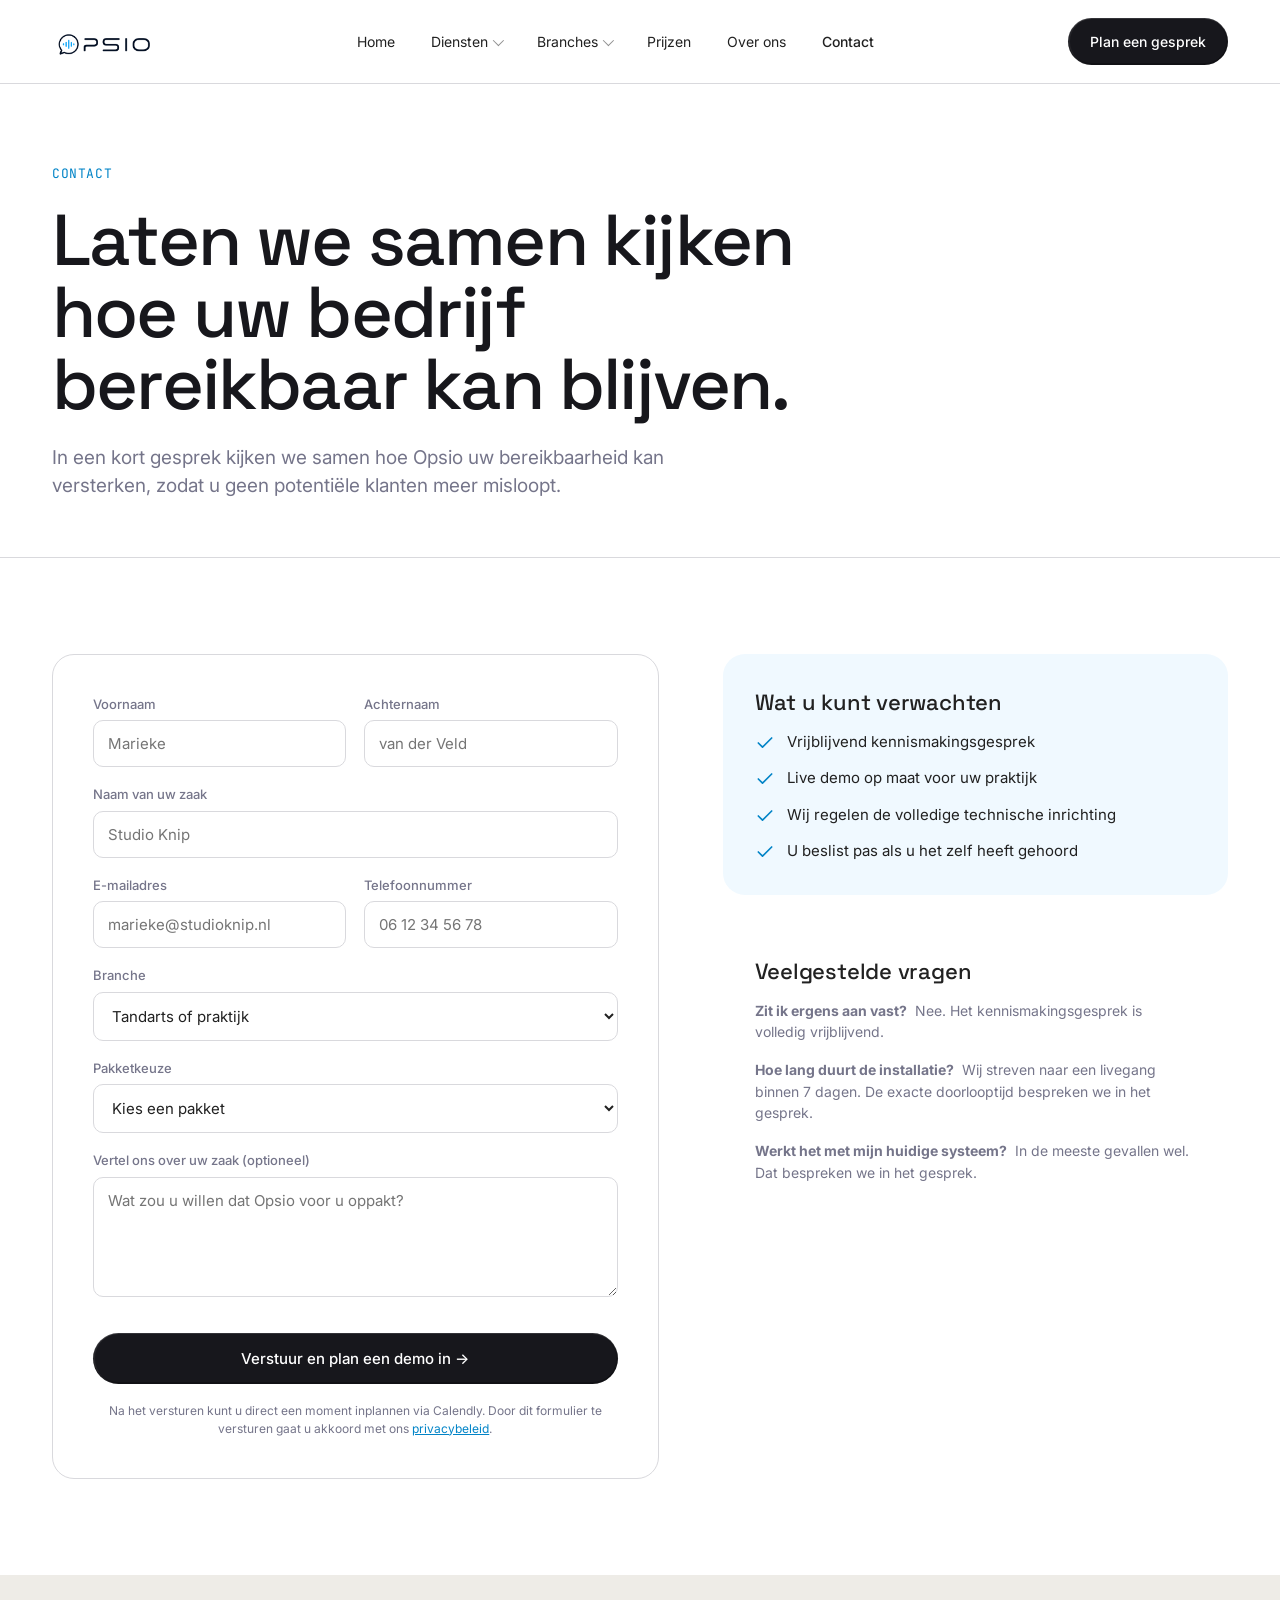
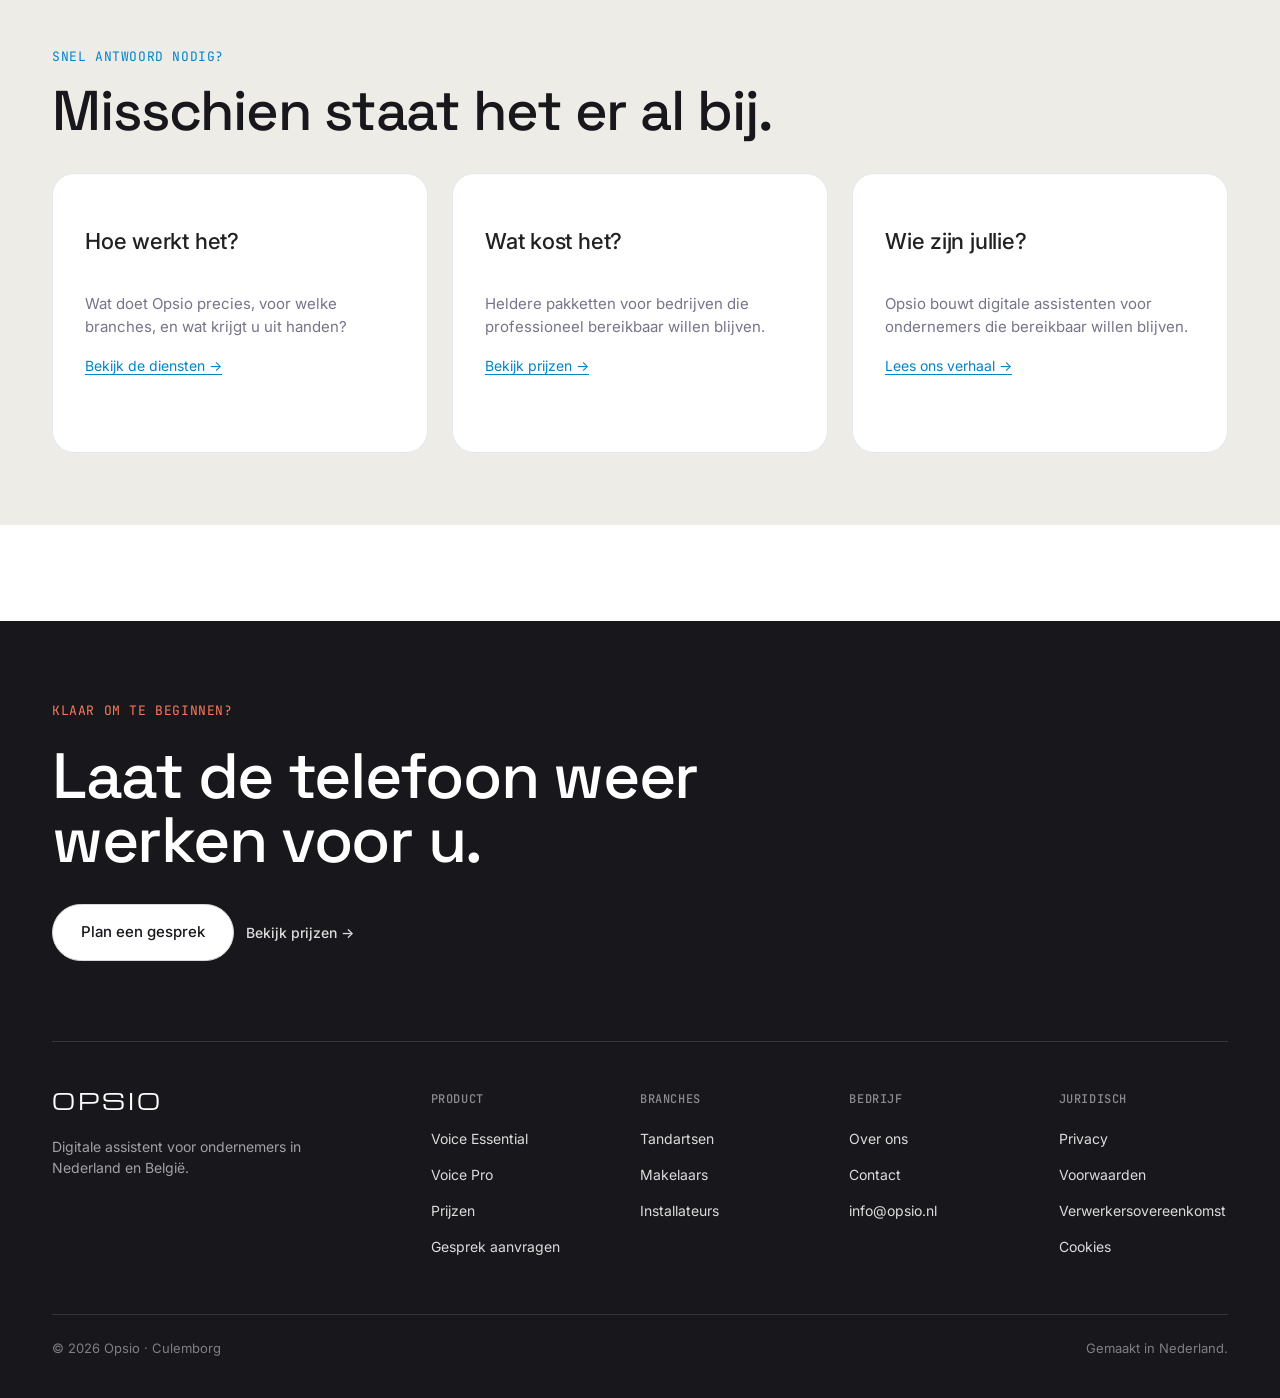
==== commit e4ea9256: "Add Cloudflare Turnstile to contact form" ====
--- a/contact.html
+++ b/contact.html
@@ -8,6 +8,7 @@
 <meta name="description" content="Benieuwd wat Opsio voor u kan doen? Plan een gesprek van 20 minuten. Geen verplichtingen, wel een duidelijk antwoord." />
 <link rel="stylesheet" href="assets/site.css" />
 <link rel="icon" href="assets/opsio_mark.svg" />
+<script src="https://challenges.cloudflare.com/turnstile/v0/api.js" async defer></script>
 </head>
 <body>
 
@@ -134,6 +135,7 @@
           <textarea id="message" name="bericht" placeholder="Wat zou u willen dat Opsio voor u oppakt?"></textarea>
         </div>
 
+        <div class="cf-turnstile" data-sitekey="0x4AAAAAADdnrW8Ffq0sJviE"></div>
         <button type="submit" class="btn btn-primary btn-lg" style="justify-content: center;">Verstuur en plan een demo in &rarr;</button>
         <p style="font-size: 12px; color: var(--opsio-slate); margin: 0; text-align: center;">Na het versturen kunt u direct een moment inplannen via Calendly. Door dit formulier te versturen gaat u akkoord met ons <a href="#" style="color: var(--opsio-action-blue);">privacybeleid</a>.</p>
       </form>
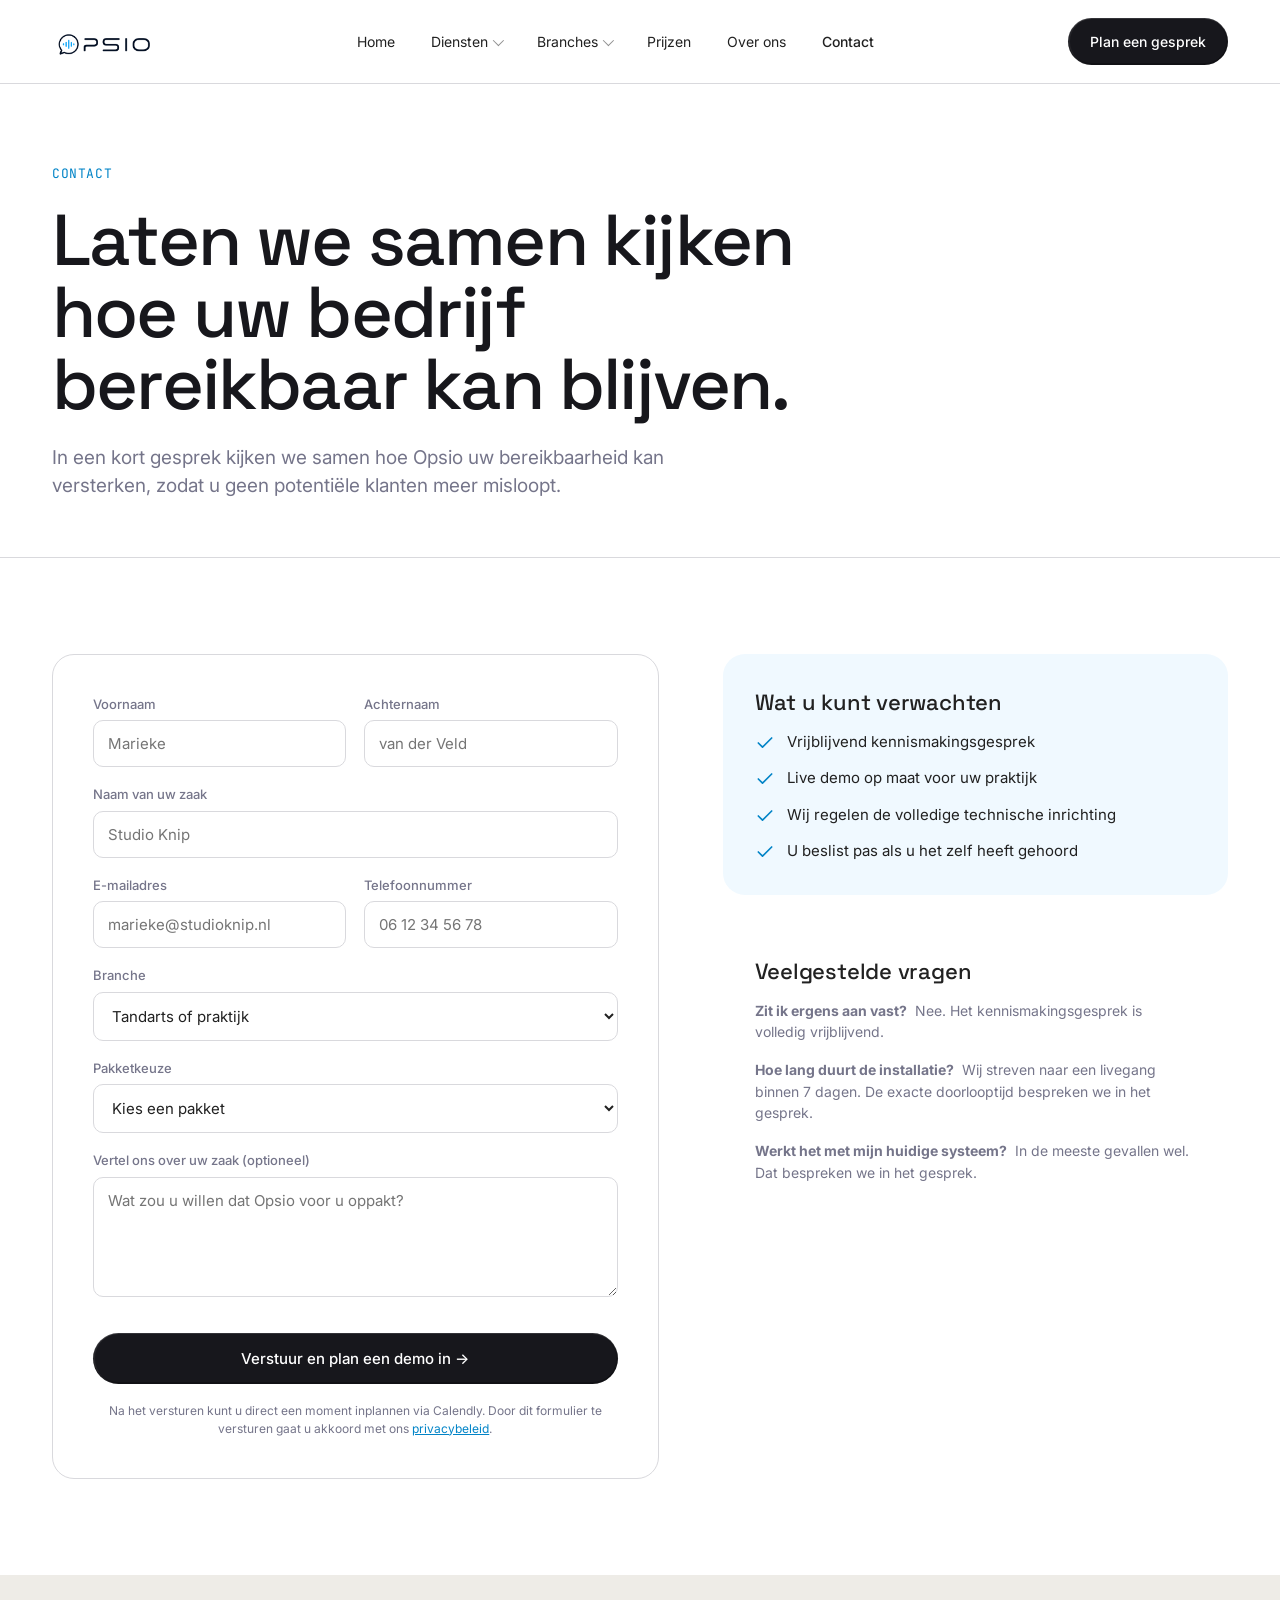
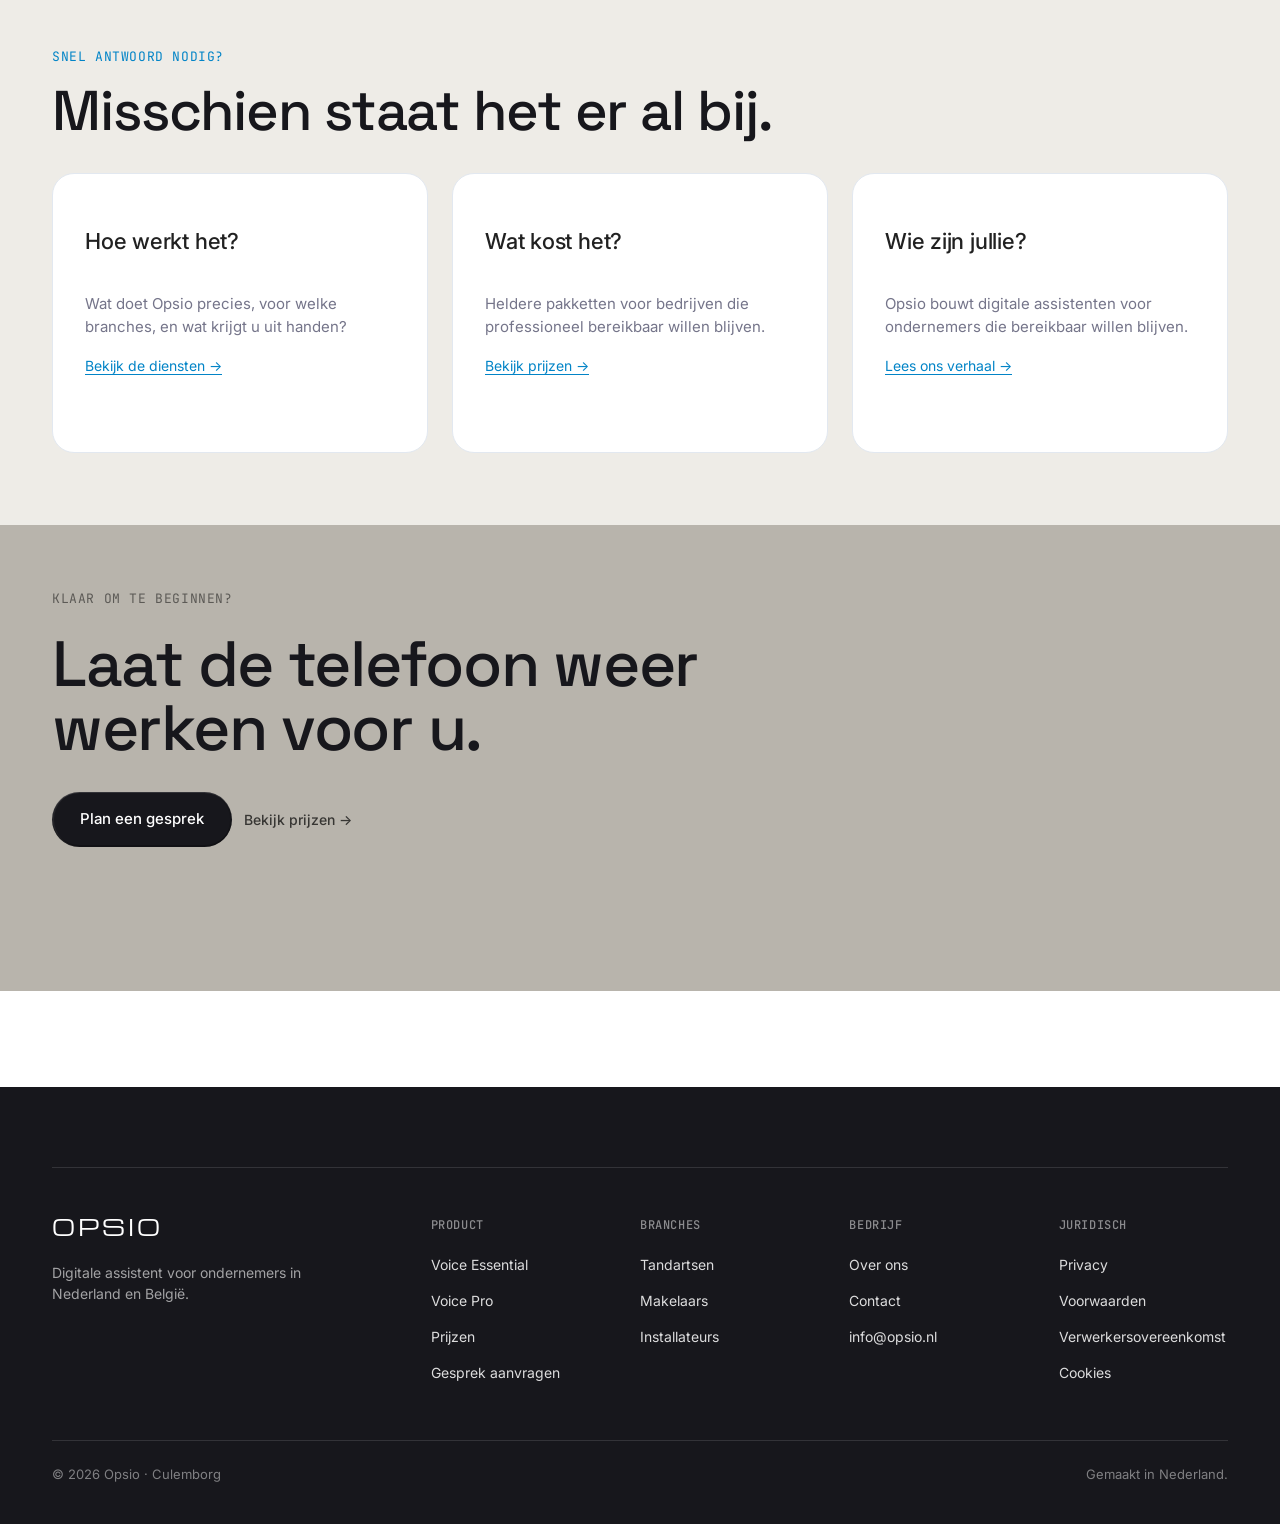
==== commit 242f13eb: "Split footer into pre-footer CTA and footer links" ====
--- a/contact.html
+++ b/contact.html
@@ -191,14 +191,19 @@
 
 </main>
 
-<footer class="footer">
+<section class="prefooter-cta">
   <div class="container">
     <div class="footer-eyebrow">Klaar om te beginnen?</div>
     <h2 class="footer-headline">Laat de telefoon weer werken voor u.</h2>
     <div class="footer-cta">
-      <a href="contact.html" class="btn btn-light btn-lg">Plan een gesprek</a>
-      <a href="prijzen.html" class="btn btn-ghost" style="color: rgba(255,255,255,0.85);">Bekijk prijzen &rarr;</a>
-    </div>
+      <a href="contact.html" class="btn btn-primary btn-lg">Plan een gesprek</a>
+      <a href="prijzen.html" class="btn btn-ghost" style="color: rgba(0,0,0,0.7);">Bekijk prijzen &rarr;</a>
+    </div>
+  </div>
+</section>
+
+<footer class="footer">
+  <div class="container">
     <div class="footer-grid">
       <div class="footer-brand-block">
         <div class="footer-text-logo">OPSIO</div>
--- a/assets/site.css
+++ b/assets/site.css
@@ -599,6 +599,12 @@
 }
 
 /* ============================ FOOTER ============================ */
+.prefooter-cta {
+  background: #B8B4AC;
+  padding: 64px 0;
+}
+.prefooter-cta .footer-eyebrow { color: rgba(0,0,0,0.5); }
+.prefooter-cta .footer-headline { color: var(--opsio-near-black); }
 .footer {
   background: var(--opsio-near-black);
   color: #fff;
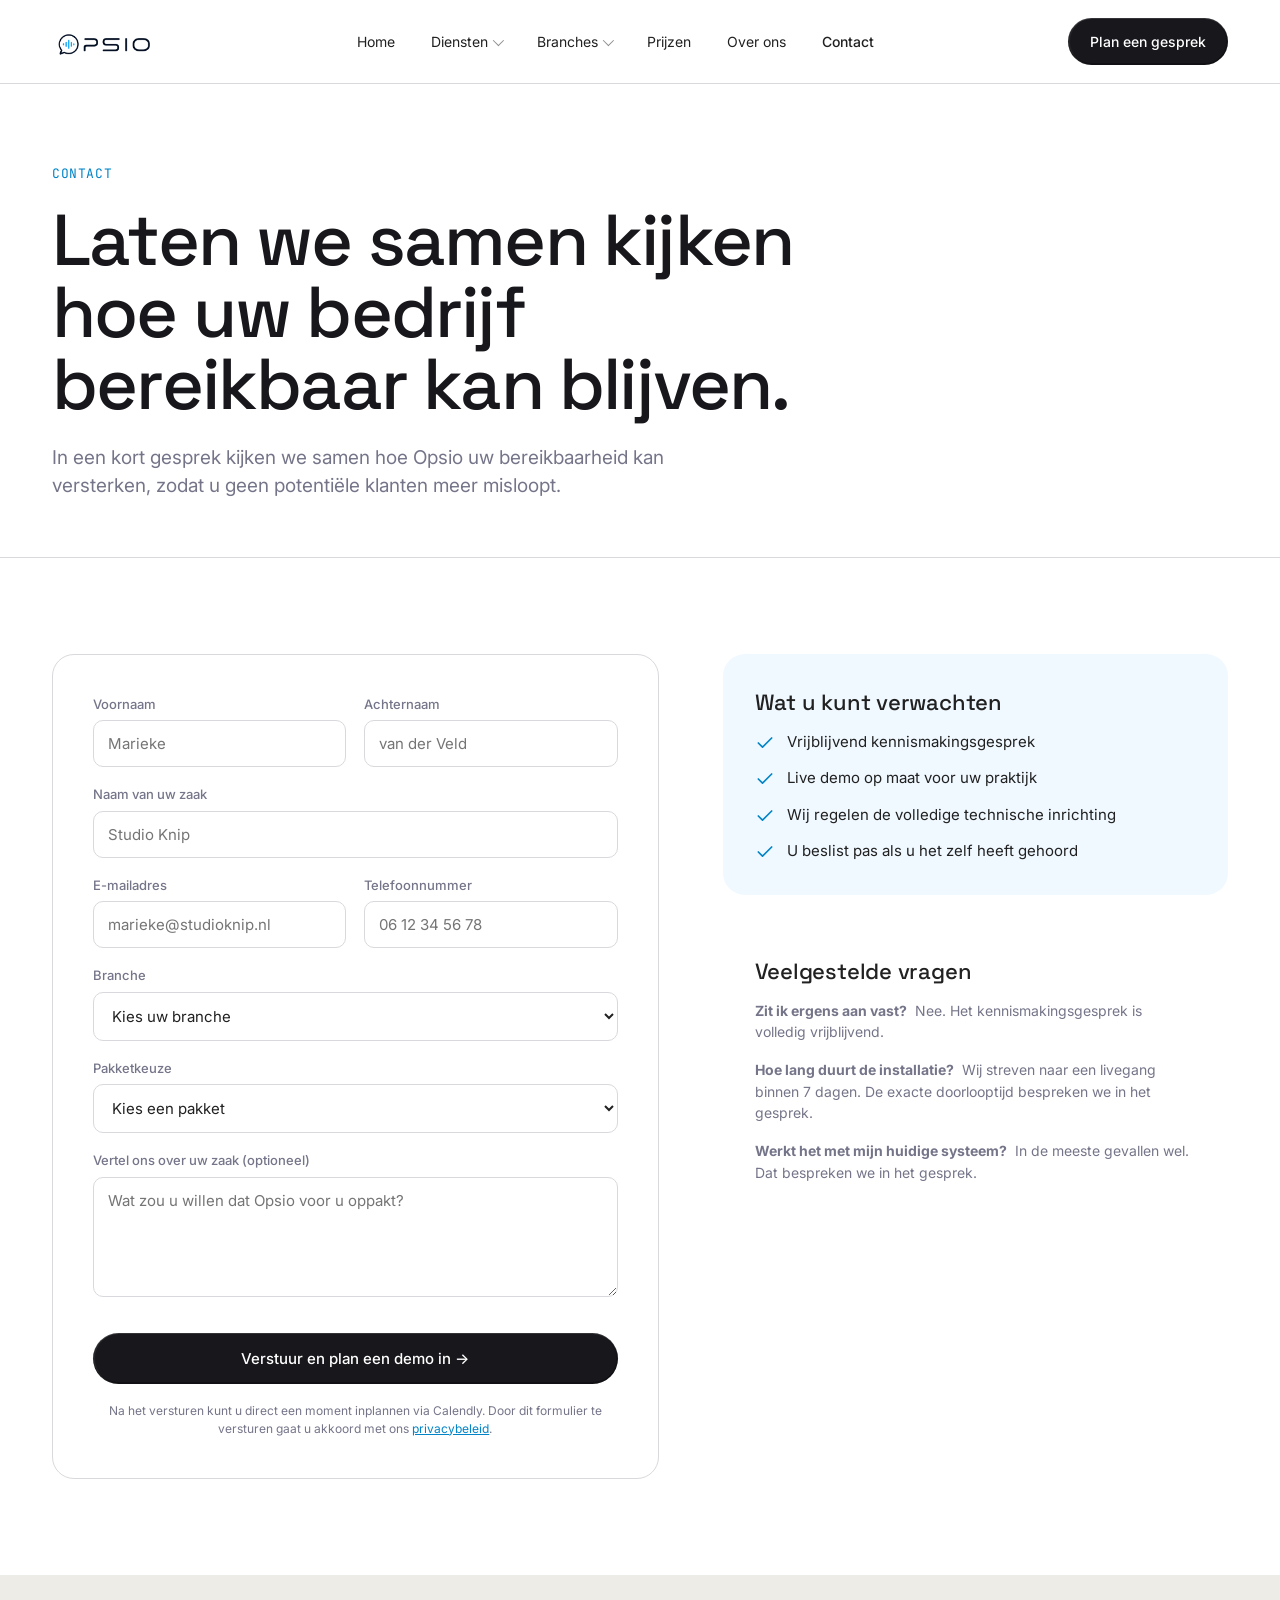
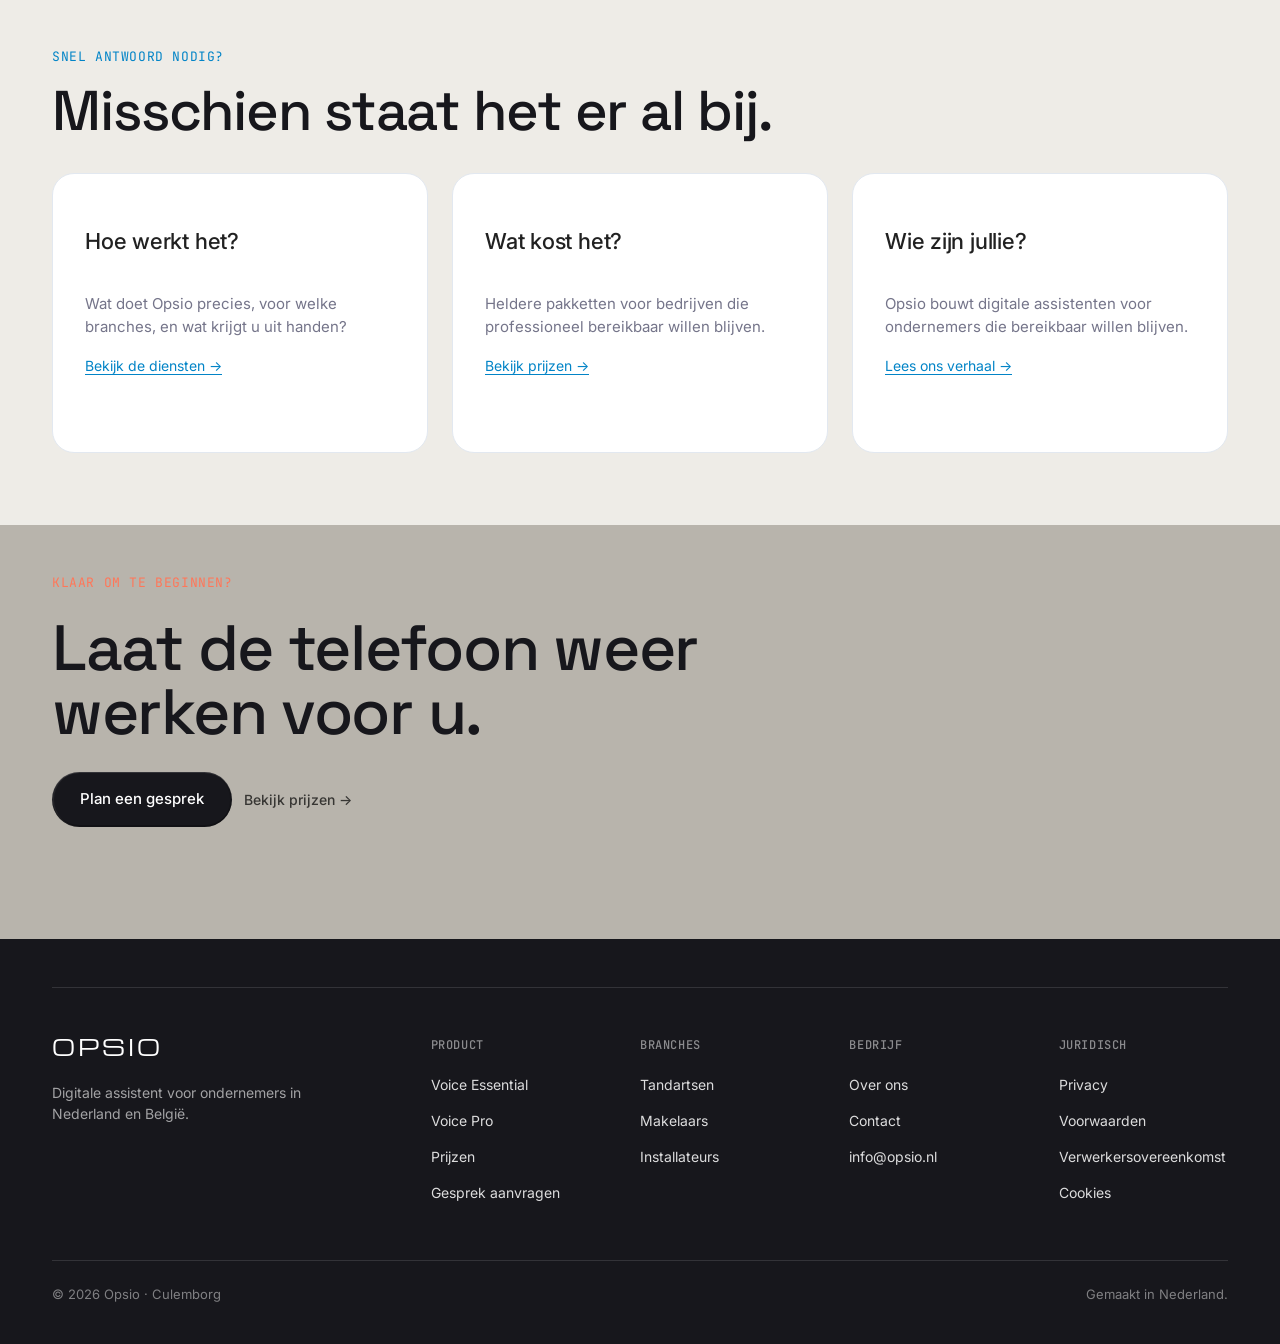
==== commit 9259469f: "Fix: branche dropdown standaard op placeholder" ====
--- a/contact.html
+++ b/contact.html
@@ -95,6 +95,7 @@
         <div class="field">
           <label for="branche">Branche</label>
           <select id="branche" name="branche">
+            <option value="" disabled selected>Kies uw branche</option>
             <option>Tandarts of praktijk</option>
             <option>Fysiotherapie of kliniek</option>
             <option>Advocaat of financieel adviseur</option>
--- a/assets/site.css
+++ b/assets/site.css
@@ -1,6 +1,5 @@
 @import url('https://fonts.googleapis.com/css2?family=Michroma&display=swap');
 
-/* Opsio — Digital assistant marketing site */
 @import url('colors_and_type.css');
 
 * { box-sizing: border-box; }
@@ -26,7 +25,6 @@
   padding: 0 32px;
 }
 
-/* ============================ NAV ============================ */
 .nav-wrap {
   position: sticky;
   top: 0;
@@ -77,9 +75,6 @@
 .nav-menu a:hover { color: var(--opsio-action-blue); }
 .nav-menu a.active { color: var(--opsio-ink); font-weight: 500; }
 .nav-cta { display: flex; gap: 12px; align-items: center; }
-.nav-link {
-  font-size: 14px; color: var(--opsio-ink); text-decoration: none;
-}
 .nav-toggle {
   display: none;
   background: transparent;
@@ -93,7 +88,6 @@
   margin: 4px 0;
 }
 
-/* ============================ BUTTONS ============================ */
 .btn {
   display: inline-flex; align-items: center; gap: 8px;
   font-family: var(--font-body);
@@ -135,7 +129,6 @@
 .btn-ghost:hover { color: var(--opsio-action-blue); }
 .btn-lg { padding: 16px 28px; font-size: 15px; }
 
-/* ============================ HERO ============================ */
 .hero {
   padding: 56px 0 0;
   position: relative;
@@ -147,7 +140,7 @@
   background:
     radial-gradient(120% 80% at 50% 20%, #1a3a5c 0%, #0d2540 35%, #0a1e33 70%, #071829 100%);
   overflow: hidden;
-  padding: 80px 32px 56px;
+  padding: 120px 32px 88px;
   text-align: center;
   isolation: isolate;
 }
@@ -217,104 +210,6 @@
   display: inline-flex; gap: 12px; flex-wrap: wrap; justify-content: center;
 }
 
-/* Inline phone-call demo card under hero */
-.hero-demo {
-  margin-top: -80px;
-  position: relative;
-  z-index: 2;
-}
-.demo-card {
-  max-width: 440px;
-  margin: 0 auto;
-  background: #fff;
-  border: 1px solid var(--opsio-hairline);
-  border-radius: 18px;
-  padding: 18px 22px;
-  display: flex; align-items: center; gap: 16px;
-  box-shadow: 0 24px 48px -32px rgba(0,60,51,0.25);
-}
-.demo-card-retell.demo-card {
-  background: transparent;
-  border: none;
-  box-shadow: none;
-  padding: 0;
-  isolation: isolate;
-}
-.demo-call {
-  width: 44px; height: 44px; border-radius: 50%;
-  background: #0284C7;
-  display: grid; place-items: center;
-  flex-shrink: 0;
-}
-.demo-call svg { width: 20px; height: 20px; stroke: #fff; }
-.demo-content { flex: 1; min-width: 0; }
-.demo-row1 {
-  display: flex; align-items: center; gap: 10px; margin-bottom: 4px;
-  font-size: 13px; color: var(--opsio-slate);
-}
-.demo-row1 .live-dot {
-  width: 7px; height: 7px; border-radius: 50%; background: #0EA5E9;
-  animation: pulse 1.6s ease-out infinite;
-}
-.demo-msg {
-  font-size: 15px;
-  color: var(--opsio-ink);
-}
-.demo-wave {
-  display: flex; align-items: center; gap: 3px;
-  height: 32px;
-  flex-shrink: 0;
-}
-.demo-wave span {
-  display: block;
-  width: 3px;
-  background: #0284C7;
-  border-radius: 2px;
-  animation: wave 1.1s ease-in-out infinite;
-}
-.demo-wave span:nth-child(1){ height: 30%; animation-delay: 0s; }
-.demo-wave span:nth-child(2){ height: 70%; animation-delay: .1s; }
-.demo-wave span:nth-child(3){ height: 100%; animation-delay: .2s; }
-.demo-wave span:nth-child(4){ height: 60%; animation-delay: .3s; }
-.demo-wave span:nth-child(5){ height: 40%; animation-delay: .4s; }
-.demo-wave span:nth-child(6){ height: 80%; animation-delay: .15s; }
-.demo-wave span:nth-child(7){ height: 30%; animation-delay: .25s; }
-@keyframes wave {
-  0%, 100% { transform: scaleY(0.4); }
-  50% { transform: scaleY(1); }
-}
-
-/* ============================ TRUST ============================ */
-.trust {
-  padding: 48px 0 72px;
-}
-.trust-row {
-  display: grid;
-  grid-template-columns: 220px 1fr;
-  gap: 48px;
-  align-items: center;
-  border-top: 1px solid var(--opsio-hairline);
-  border-bottom: 1px solid var(--opsio-hairline);
-  padding: 28px 0;
-}
-.trust-label {
-  font-size: 14px;
-  color: var(--opsio-ink);
-  font-weight: 500;
-  line-height: 1.4;
-}
-.trust-logos {
-  display: flex; flex-wrap: wrap; gap: 48px; align-items: center; justify-content: space-between;
-}
-.trust-logos span {
-  font-family: var(--font-display);
-  font-size: 19px;
-  color: #6b6b75;
-  letter-spacing: 0.3px;
-  font-weight: 500;
-}
-
-/* ============================ SECTION ============================ */
 .section { padding: 96px 0; }
 .section.tight { padding: 72px 0; }
 .section-eyebrow {
@@ -343,7 +238,6 @@
   margin: 0 0 48px;
 }
 
-/* ============================ FEATURE GRID ============================ */
 .features {
   display: grid;
   grid-template-columns: repeat(3, 1fr);
@@ -385,7 +279,6 @@
   margin: 0;
 }
 
-/* ============================ HOW IT WORKS ============================ */
 .steps {
   display: grid;
   grid-template-columns: repeat(3, 1fr);
@@ -411,7 +304,6 @@
 }
 .step-body { font-size: 15px; color: var(--opsio-slate); margin: 0; line-height: 1.55; }
 
-/* ============================ INDUSTRIES ============================ */
 .industries {
   display: grid;
   grid-template-columns: repeat(3, 1fr);
@@ -454,111 +346,6 @@
 .industry-bottom { display: flex; align-items: center; gap: 8px; font-size: 14px; }
 .industry-bottom svg { width: 16px; height: 16px; stroke: currentColor; fill: none; stroke-width: 1.8; }
 
-/* ============================ DARK CTA BAND ============================ */
-.cta-band {
-  background: linear-gradient(160deg, #ff7759 0%, #c44d33 100%);
-  color: #fff;
-  border-radius: 28px;
-  padding: 72px 56px;
-  display: grid;
-  grid-template-columns: 1.2fr 1fr;
-  gap: 56px;
-  align-items: center;
-  position: relative;
-  overflow: hidden;
-}
-.cta-band::after {
-  content: '';
-  position: absolute; right: -20%; top: -40%;
-  width: 80%; height: 180%;
-  background: radial-gradient(circle, rgba(255,255,255,0.12) 0%, transparent 60%);
-  pointer-events: none;
-}
-.cta-band .section-title { color: #fff; margin-bottom: 16px; }
-.cta-band .section-lead { color: rgba(255,255,255,0.78); max-width: 520px; margin-bottom: 0; }
-.cta-band .btn-primary { background: #fff; color: var(--opsio-near-black); }
-.cta-band .btn-primary:hover { background: #f0f0f0; }
-.cta-band .btn-ghost { color: rgba(255,255,255,0.85); }
-.cta-band .btn-ghost:hover { color: #fff; }
-.cta-actions { display: flex; gap: 12px; margin-top: 28px; flex-wrap: wrap; }
-.cta-stat-card {
-  background: rgba(255,255,255,0.08);
-  border: 1px solid rgba(255,255,255,0.14);
-  border-radius: 18px;
-  padding: 28px;
-  display: grid; gap: 16px;
-  position: relative;
-  z-index: 1;
-}
-.cta-stat-card .row {
-  display: flex; justify-content: space-between; align-items: baseline;
-  padding-bottom: 16px;
-  border-bottom: 1px solid rgba(255,255,255,0.12);
-}
-.cta-stat-card .row:last-child { border-bottom: 0; padding-bottom: 0; }
-.cta-stat-card .num {
-  font-family: var(--font-display);
-  font-size: 44px;
-  line-height: 1;
-  letter-spacing: -0.02em;
-  color: #fff;
-}
-.cta-stat-card .lbl {
-  font-size: 13px;
-  color: rgba(255,255,255,0.7);
-  text-align: right;
-  max-width: 180px;
-}
-
-/* ============================ TESTIMONIAL ============================ */
-.testimonial {
-  background: #F0F9FF;
-  border-radius: 28px;
-  padding: 64px 56px;
-  display: grid; grid-template-columns: 1fr 280px; gap: 56px; align-items: center;
-}
-.testimonial-quote {
-  font-family: var(--font-display);
-  font-size: clamp(24px, 2.6vw, 34px);
-  line-height: 1.25;
-  letter-spacing: -0.01em;
-  font-weight: 400;
-  color: var(--opsio-near-black);
-  margin: 0 0 28px;
-}
-.testimonial-cite {
-  display: flex; align-items: center; gap: 14px;
-}
-.testimonial-avatar {
-  width: 44px; height: 44px; border-radius: 50%;
-  background: linear-gradient(135deg, #0284C7, #0369A1);
-  color: #fff;
-  display: grid; place-items: center;
-  font-weight: 500;
-  font-size: 15px;
-  font-family: var(--font-display);
-}
-.testimonial-meta { font-size: 14px; line-height: 1.4; }
-.testimonial-meta .who { color: var(--opsio-ink); font-weight: 500; }
-.testimonial-meta .what { color: var(--opsio-slate); }
-.testimonial-side {
-  background: #fff;
-  border-radius: 18px;
-  padding: 24px;
-  display: grid; gap: 18px;
-  border: 1px solid var(--opsio-hairline);
-}
-.testimonial-side .stat {
-  font-family: var(--font-display);
-  font-size: 36px;
-  letter-spacing: -0.02em;
-  line-height: 1;
-}
-.testimonial-side .stat-lbl {
-  font-size: 13px; color: var(--opsio-slate); margin-top: 4px;
-}
-
-/* ============================ FAQ ============================ */
 .faq-grid {
   display: grid; grid-template-columns: 1fr 1.6fr; gap: 64px;
 }
@@ -598,18 +385,20 @@
   max-width: 64ch;
 }
 
-/* ============================ FOOTER ============================ */
 .prefooter-cta {
-  background: #B8B4AC;
-  padding: 64px 0;
-}
-.prefooter-cta .footer-eyebrow { color: rgba(0,0,0,0.5); }
-.prefooter-cta .footer-headline { color: var(--opsio-near-black); }
+  background: #B8B4AC !important;
+  padding: 48px 0 32px;
+  margin-top: 0;
+  display: block;
+}
+.prefooter-cta .footer-eyebrow { color: var(--opsio-coral) !important; }
+.prefooter-cta .footer-headline { color: var(--opsio-near-black) !important; margin-bottom: 28px; }
 .footer {
   background: var(--opsio-near-black);
   color: #fff;
-  padding: 80px 0 40px;
-  margin-top: 96px;
+  padding: 48px 0 40px;
+  margin-top: 0;
+  display: block;
 }
 .footer-eyebrow {
   font-family: var(--font-mono);
@@ -667,7 +456,6 @@
   flex-wrap: wrap; gap: 12px;
 }
 
-/* ============================ SUB-PAGE HERO ============================ */
 .subhero {
   padding: 80px 0 56px;
   border-bottom: 1px solid var(--opsio-hairline);
@@ -698,7 +486,6 @@
   margin: 0;
 }
 
-/* ============================ ABOUT ============================ */
 .values {
   display: grid; grid-template-columns: repeat(3, 1fr); gap: 32px;
 }
@@ -717,32 +504,6 @@
   margin-bottom: 16px;
 }
 
-.team-grid {
-  display: grid; grid-template-columns: repeat(3, 1fr); gap: 24px;
-}
-.team-card {
-  border-radius: 22px;
-  background: #F0F9FF;
-  padding: 28px;
-  display: flex; flex-direction: column; gap: 14px;
-}
-.team-photo {
-  aspect-ratio: 1/1;
-  border-radius: 18px;
-  background: linear-gradient(135deg, #0284C7, #0369A1);
-  display: grid; place-items: center;
-  color: #fff;
-  font-family: var(--font-display);
-  font-size: 56px;
-  letter-spacing: -0.02em;
-}
-.team-card.b .team-photo { background: linear-gradient(135deg, #ff7759, #c44d33); }
-.team-card.c .team-photo { background: linear-gradient(135deg, #1863dc, #0e3b8a); }
-.team-name { font-size: 20px; font-weight: 500; margin: 0; letter-spacing: -0.01em; }
-.team-role { font-size: 14px; color: var(--opsio-slate); margin: -6px 0 0; }
-.team-bio { font-size: 14px; color: var(--opsio-slate); line-height: 1.55; margin: 6px 0 0; }
-
-/* ============================ DIENSTEN / SERVICES ============================ */
 .service-row {
   display: grid;
   grid-template-columns: 1fr 1fr;
@@ -797,7 +558,6 @@
 .service-visual.navy { background: linear-gradient(160deg, #071829 0%, #1a3354 100%); }
 .service-visual.stone { background: linear-gradient(160deg, #E0F2FE 0%, #BFDBFE 100%); color: var(--opsio-ink); }
 
-/* Mock interaction inside visual */
 .mock-call {
   background: rgba(255,255,255,0.1);
   backdrop-filter: blur(8px);
@@ -814,7 +574,6 @@
 .mock-call .line:last-child { margin-bottom: 0; }
 .mock-call .ai { font-weight: 500; }
 
-/* ============================ PRIJZEN ============================ */
 .toggle-row { display: flex; justify-content: center; margin-bottom: 48px; }
 .toggle {
   display: inline-flex;
@@ -842,10 +601,6 @@
 .pricing {
   display: grid; grid-template-columns: repeat(3, 1fr); gap: 24px;
 }
-.pricing-two {
-  grid-template-columns: repeat(2, minmax(0, 420px));
-  justify-content: center;
-}
 .price-card {
   border-radius: 22px;
   background: #fff;
@@ -864,17 +619,6 @@
 .price-card.featured .price-feat li { color: rgba(255,255,255,0.85); }
 .price-card.featured .price-feat svg { stroke: var(--opsio-coral); }
 .price-card.featured .price-sub { color: rgba(255,255,255,0.6); }
-.price-badge {
-  position: absolute; top: 20px; right: 20px;
-  background: var(--opsio-coral);
-  color: #fff;
-  font-family: var(--font-mono);
-  font-size: 11px;
-  text-transform: uppercase;
-  letter-spacing: 0.5px;
-  padding: 5px 10px;
-  border-radius: 999px;
-}
 .price-name {
   font-size: 18px;
   font-weight: 500;
@@ -904,7 +648,6 @@
 .price-card.featured .btn-primary { background: #fff; color: var(--opsio-near-black); }
 .price-card.featured .btn-primary:hover { background: #eee; }
 
-/* Compare */
 .compare {
   margin-top: 64px;
   border: 1px solid var(--opsio-hairline);
@@ -930,7 +673,6 @@
 .compare svg { width: 18px; height: 18px; stroke: #0284C7; fill: none; stroke-width: 2; display: inline; vertical-align: middle; }
 .compare .dash { color: var(--opsio-muted); }
 
-/* ============================ CONTACT ============================ */
 .contact-grid {
   display: grid; grid-template-columns: 1.2fr 1fr; gap: 64px;
 }
@@ -984,21 +726,6 @@
 }
 .contact-aside .panel p { font-size: 14px; color: var(--opsio-slate); margin: 0 0 16px; line-height: 1.55; }
 .contact-aside .panel.dark p { color: rgba(255,255,255,0.7); }
-.contact-line {
-  display: flex; align-items: center; gap: 12px;
-  font-size: 14px; color: var(--opsio-ink);
-  text-decoration: none;
-  padding: 10px 0;
-  border-top: 1px solid rgba(0,0,0,0.06);
-}
-.contact-aside .panel.dark .contact-line { color: rgba(255,255,255,0.9); border-top-color: rgba(255,255,255,0.1); }
-.contact-line:first-of-type { border-top: 0; }
-.contact-line svg {
-  width: 18px; height: 18px;
-  stroke: #0284C7;
-  fill: none; stroke-width: 1.6;
-}
-.contact-aside .panel.dark .contact-line svg { stroke: var(--opsio-coral); }
 
 .success-msg {
   display: none;
@@ -1011,7 +738,6 @@
 }
 .success-msg.show { display: block; }
 
-/* ============================ RESPONSIVE ============================ */
 @media (max-width: 960px) {
   .nav-menu { display: none; position: absolute; top: 70px; left: 16px; right: 16px;
     flex-direction: column; gap: 0;
@@ -1026,12 +752,8 @@
 
   .hero-card { padding: 64px 22px 56px; border-radius: 22px; }
   .hero-h1 { font-size: clamp(36px, 9vw, 56px); }
-  .hero-demo { margin-top: -32px; }
-  .demo-card { margin: 0 16px; }
-
-  .features, .steps, .industries, .pricing, .values, .team-grid { grid-template-columns: 1fr; }
-  .cta-band { grid-template-columns: 1fr; padding: 48px 28px; }
-  .testimonial { grid-template-columns: 1fr; padding: 40px 28px; }
+
+  .features, .steps, .industries, .pricing, .values { grid-template-columns: 1fr; }
   .faq-grid { grid-template-columns: 1fr; gap: 24px; }
   .service-row { grid-template-columns: 1fr; padding: 56px 0; gap: 32px; }
   .service-row.flip .service-visual { order: 0; }
@@ -1040,8 +762,6 @@
   .field-row { grid-template-columns: 1fr; }
   .footer-grid { grid-template-columns: 1fr 1fr; gap: 32px; }
   .footer-bottom { flex-direction: column; }
-  .trust-row { grid-template-columns: 1fr; gap: 16px; }
-  .trust-logos { gap: 24px; justify-content: flex-start; }
   .section { padding: 64px 0; }
   .container { padding: 0 20px; }
 }
@@ -1053,80 +773,6 @@
   .compare th:first-child, .compare td:first-child { padding-left: 16px; }
 }
 
-
-
-/* ============================ FLOATING INFO BAND ============================ */
-
-.floating-info-band-section {
-  padding: 36px 0 70px;
-  overflow: hidden;
-}
-
-.floating-info-band {
-  position: relative;
-  max-width: 1240px;
-  margin: 0 auto;
-  background: rgba(255,255,255,0.92);
-  border: 1px solid rgba(15,23,42,0.08);
-  border-radius: 999px;
-  overflow: hidden;
-  backdrop-filter: blur(14px);
-  -webkit-backdrop-filter: blur(14px);
-  box-shadow: 0 20px 60px rgba(15,23,42,0.06);
-}
-
-.floating-info-track {
-  display: flex;
-  align-items: center;
-  gap: 56px;
-  width: max-content;
-  padding: 24px 0;
-  animation: floatingInfoScroll 38s linear infinite;
-}
-
-.floating-info-track span {
-  font-size: 15px;
-  font-weight: 500;
-  color: #667085;
-  white-space: nowrap;
-}
-
-.floating-info-track span::after {
-  content: "•";
-  margin-left: 56px;
-  color: rgba(2,132,199,0.45);
-}
-
-@keyframes floatingInfoScroll {
-  0% {
-    transform: translateX(0);
-  }
-  100% {
-    transform: translateX(-50%);
-  }
-}
-
-@media (max-width: 768px) {
-  .floating-info-band {
-    margin: 0 20px;
-  }
-
-  .floating-info-track {
-    gap: 34px;
-    padding: 18px 0;
-  }
-
-  .floating-info-track span {
-    font-size: 13px;
-  }
-
-  .floating-info-track span::after {
-    margin-left: 34px;
-  }
-}
-
-
-/* ============================ FOOTER FUTURISTIC TEXT LOGO ONLY ============================ */
 .footer-text-logo {
   display: inline-block;
   font-family: 'Michroma', sans-serif;
@@ -1143,9 +789,6 @@
 }
 
 
-/* ============================ SCROLL REVEAL ============================ */
-
-/* Base state — hidden, ready to animate */
 .will-reveal {
   opacity: 0;
   transform: translateY(22px);
@@ -1154,20 +797,17 @@
     transform 0.55s cubic-bezier(0.22, 1, 0.36, 1);
 }
 
-/* Revealed state */
 .revealed {
   opacity: 1 !important;
   transform: translateY(0) !important;
 }
 
-/* Eyebrows slide in from left, slightly */
 .section-eyebrow.will-reveal,
 .service-eyebrow.will-reveal,
 .eyebrow.will-reveal {
   transform: translateY(10px) translateX(-6px);
 }
 
-/* Feature cards get a mild scale on top of the slide */
 .feature.will-reveal,
 .value.will-reveal,
 .price-card.will-reveal {
@@ -1177,7 +817,6 @@
     transform 0.6s cubic-bezier(0.22, 1, 0.36, 1);
 }
 
-/* Service visuals slide in from the side based on layout */
 .service-row:not(.flip) .service-visual.will-reveal {
   transform: translateX(24px) translateY(0);
 }
@@ -1188,12 +827,10 @@
   transform: translateX(0) translateY(0) !important;
 }
 
-/* ============================ NAV SCROLLED STATE ============================ */
 .nav-wrap.scrolled {
   box-shadow: 0 1px 24px rgba(0,0,0,0.07);
 }
 
-/* ============================ BUTTON RIPPLE ============================ */
 .btn-primary, .btn-light {
   position: relative;
   overflow: hidden;
@@ -1216,7 +853,6 @@
   to { transform: translate(-50%, -50%) scale(60); opacity: 0; }
 }
 
-/* ============================ FEATURE CARD HOVER LIFT ============================ */
 .feature {
   transition: transform 240ms cubic-bezier(0.22, 1, 0.36, 1),
               box-shadow 240ms cubic-bezier(0.22, 1, 0.36, 1);
@@ -1226,7 +862,6 @@
   box-shadow: 0 16px 40px -16px rgba(0,0,0,0.10);
 }
 
-/* ============================ SERVICE VISUAL HOVER ============================ */
 .service-visual {
   transition: transform 280ms cubic-bezier(0.22, 1, 0.36, 1),
               box-shadow 280ms cubic-bezier(0.22, 1, 0.36, 1);
@@ -1236,7 +871,6 @@
   box-shadow: 0 24px 48px -16px rgba(0,0,0,0.14);
 }
 
-/* ============================ PRICE CARD HOVER ============================ */
 .price-card:not(.featured) {
   transition: transform 240ms cubic-bezier(0.22, 1, 0.36, 1),
               box-shadow 240ms ease,
@@ -1248,23 +882,12 @@
   box-shadow: 0 20px 48px -20px rgba(2,132,199,0.15);
 }
 
-/* ============================ CONTACT LINE HOVER ============================ */
-.contact-line {
-  transition: color 180ms, padding-left 180ms;
-}
-.contact-line:hover {
-  color: #0284C7;
-  padding-left: 4px;
-}
-
-/* ============================ FAQ HOVER ============================ */
 .faq-item {
   transition: background 200ms;
   border-radius: 8px;
 }
 .faq-item[open] { background: transparent; }
 
-/* ============================ REDUCE MOTION ============================ */
 @media (prefers-reduced-motion: reduce) {
   .will-reveal {
     opacity: 1 !important;
@@ -1272,15 +895,12 @@
     transition: none !important;
   }
   .feature, .service-visual, .price-card,
-  .contact-line, .btn-ripple {
+  .btn-ripple {
     transition: none !important;
     animation: none !important;
   }
 }
 
-/* ============================ TYPEWRITER ============================ */
-
-/* Blinking cursor while typing */
 [data-typewriter].typing::after {
   content: '|';
   display: inline-block;
@@ -1294,79 +914,14 @@
   50%       { opacity: 0; }
 }
 
-/* Typed state — no cursor */
 [data-typewriter].typed::after {
   display: none;
 }
 
-/* Hidden until typewriter starts */
 [data-typewriter] {
   min-height: 1.45em;
 }
 
-/* ============================ SCROLL HINT (hero) ============================ */
-.scroll-hint {
-  display: flex;
-  flex-direction: column;
-  align-items: center;
-  gap: 6px;
-  margin-top: 40px;
-  color: var(--opsio-slate);
-  font-size: 12px;
-  font-family: var(--font-mono);
-  letter-spacing: 0.5px;
-  text-transform: uppercase;
-  opacity: 0;
-  animation: scrollHintFade 0.6s ease 1.4s forwards;
-  cursor: pointer;
-  user-select: none;
-  text-decoration: none;
-}
-
-.scroll-hint:hover { color: var(--opsio-action-blue); }
-
-.scroll-hint-wheel {
-  width: 22px;
-  height: 34px;
-  border: 1.5px solid currentColor;
-  border-radius: 11px;
-  position: relative;
-  overflow: hidden;
-}
-
-.scroll-hint-wheel::after {
-  content: '';
-  position: absolute;
-  left: 50%;
-  top: 5px;
-  transform: translateX(-50%);
-  width: 3px;
-  height: 6px;
-  border-radius: 2px;
-  background: currentColor;
-  animation: scrollDot 1.8s ease-in-out infinite;
-}
-
-@keyframes scrollDot {
-  0%   { top: 5px; opacity: 1; }
-  80%  { top: 18px; opacity: 0; }
-  100% { top: 5px; opacity: 0; }
-}
-
-@keyframes scrollHintFade {
-  to { opacity: 0.65; }
-}
-
-.scroll-hint:hover { opacity: 1 !important; }
-
-/* Hide once user scrolls */
-.scroll-hint.hidden {
-  opacity: 0 !important;
-  pointer-events: none;
-  transition: opacity 0.4s;
-}
-
-/* ============================ MOCK-CALL AUDIO PLAYER ============================ */
 .mock-call-header {
   display: flex;
   align-items: center;
@@ -1425,36 +980,6 @@
 .mock-audio-progress-fill { height: 100%; width: 0%; background: rgba(255,255,255,0.8); border-radius: 2px; transition: width 0.1s linear; }
 .service-visual.stone .mock-audio-progress-fill { background: #0284C7; }
 
-/* ============================ DEMO CARD DIALOGUE ============================ */
-.demo-card-dialogue { flex-direction: column; gap: 0; padding: 0; overflow: hidden; }
-.demo-header { display: flex; align-items: center; gap: 14px; padding: 16px 20px; border-bottom: 1px solid var(--opsio-hairline); }
-.demo-meta { flex: 1; min-width: 0; }
-.demo-dialogue { padding: 16px 20px; display: flex; flex-direction: column; gap: 10px; }
-.demo-bubble { max-width: 82%; padding: 10px 14px; border-radius: 16px; font-size: 14px; line-height: 1.5; color: var(--opsio-ink); }
-.demo-bubble.caller { background: var(--opsio-stone); border-bottom-left-radius: 4px; align-self: flex-start; }
-.demo-bubble.opsio { background: #0284C7; color: #fff; border-bottom-right-radius: 4px; align-self: flex-end; }
-
-/* ============================ BRANCH GRID ============================ */
-.branch-grid { display: grid; grid-template-columns: repeat(3, 1fr); gap: 24px; margin-top: 48px; }
-.branch-card { border-radius: 22px; padding: 32px; display: flex; flex-direction: column; gap: 20px; color: #fff; position: relative; overflow: hidden; isolation: isolate; }
-.branch-card::before { content: ''; position: absolute; inset: 0; z-index: -1; }
-.branch-card.restaurant::before { background: linear-gradient(160deg, #0284C7 0%, #0369A1 100%); }
-.branch-card.salon::before      { background: linear-gradient(160deg, #ff7759 0%, #c44d33 100%); }
-.branch-card.garage::before     { background: linear-gradient(160deg, #17171c 0%, #1a3354 100%); }
-.branch-tag { font-family: var(--font-mono); font-size: 11px; letter-spacing: 0.7px; text-transform: uppercase; opacity: 0.75; }
-.branch-h { font-family: var(--font-display); font-size: 22px; font-weight: 500; line-height: 1.15; letter-spacing: -0.01em; margin: 0; }
-.branch-p { font-size: 14px; line-height: 1.6; opacity: 0.85; margin: 0; }
-.branch-uses { display: flex; flex-direction: column; gap: 8px; padding-top: 4px; border-top: 1px solid rgba(255,255,255,0.15); }
-.branch-use { display: flex; align-items: center; gap: 8px; font-size: 13px; opacity: 0.9; }
-.branch-use-dot { width: 5px; height: 5px; border-radius: 50%; background: rgba(255,255,255,0.6); flex-shrink: 0; }
-.branch-mock { background: rgba(0,0,0,0.18); border-radius: 14px; padding: 16px; display: flex; flex-direction: column; gap: 8px; margin-top: auto; }
-.branch-line { font-size: 13px; line-height: 1.5; padding: 9px 12px; border-radius: 10px; max-width: 88%; }
-.branch-line.caller { background: rgba(255,255,255,0.15); align-self: flex-start; border-bottom-left-radius: 3px; }
-.branch-line.opsio  { background: rgba(255,255,255,0.28); align-self: flex-end; border-bottom-right-radius: 3px; }
-@media (max-width: 960px) { .branch-grid { grid-template-columns: 1fr; } }
-
-
-/* ============================ NAV DROPDOWN ============================ */
 .nav-dropdown {
   position: relative;
   display: flex;
@@ -1493,7 +1018,6 @@
 .nav-dropdown-trigger:hover { color: var(--opsio-action-blue); }
 .nav-dropdown-trigger.active { color: var(--opsio-ink); font-weight: 500; }
 
-/* Menu — glass frosted — only shown via .open class (JS click-toggle) */
 .nav-dropdown-menu {
   display: none;
   position: absolute;
@@ -1544,15 +1068,6 @@
   color: var(--opsio-action-blue);
 }
 
-/* Hide the sub-price text in nav */
-.nav-dropdown-item-sub { display: none; }
-.nav-dropdown-item-title {
-  font-size: 14px;
-  font-weight: 500;
-  line-height: 1;
-}
-
-/* Mobile — terugvallen op eenvoudige stijl zonder blur */
 @media (max-width: 960px) {
   .nav-dropdown { flex-direction: column; align-items: flex-start; width: 100%; }
   .nav-dropdown-trigger { padding: 14px 16px; width: 100%; border-radius: 8px; color: var(--opsio-ink); }
@@ -1586,106 +1101,3 @@
     color: var(--opsio-action-blue);
   }
 }
-
-/* ============================================================
-   RETELL WIDGET PLACEHOLDER
-   Verwijder deze stijlen zodra de echte widget erin zit
-   ============================================================ */
-.demo-card-retell {
-  padding: 0;
-  overflow: hidden;
-  min-height: unset;
-  display: flex;
-  align-items: stretch;
-  max-width: 320px !important;
-  border-radius: 20px !important;
-  border: none !important;
-  box-shadow: none !important;
-}
-.retell-placeholder {
-  flex: 1;
-  display: flex;
-  flex-direction: column;
-  align-items: stretch;
-  gap: 0;
-  padding: 20px 20px 20px;
-  background: rgba(220, 232, 245, 0.15);
-  backdrop-filter: blur(6px);
-  -webkit-backdrop-filter: blur(6px);
-  border: 1px solid rgba(255, 255, 255, 0.28);
-  border-radius: 20px;
-  box-shadow: 
-    0 8px 32px 0 rgba(7, 24, 41, 0.28),
-    0 20px 48px -4px rgba(7, 24, 41, 0.32),
-    inset 0 1px 0 rgba(255, 255, 255, 0.6),
-    inset 0 -2px 0 rgba(7, 24, 41, 0.15),
-    inset 2px 0 0 rgba(255, 255, 255, 0.25),
-    inset -2px 0 0 rgba(7, 24, 41, 0.08);
-}
-.retell-placeholder-badge {
-  display: inline-flex;
-  align-items: center;
-  gap: 5px;
-  font-size: 11px;
-  font-family: var(--font-mono);
-  letter-spacing: 0.4px;
-  text-transform: uppercase;
-  color: #fff;
-  background: #071829;
-  padding: 4px 10px;
-  border-radius: 20px;
-  margin-bottom: 12px;
-}
-.retell-placeholder-top {
-  display: flex;
-  align-items: center;
-  gap: 10px;
-  margin-bottom: 12px;
-}
-.retell-placeholder-orb {
-  flex-shrink: 0;
-  width: 58px;
-  height: 58px;
-  display: flex;
-  align-items: center;
-  justify-content: center;
-}
-.retell-placeholder-orb img {
-  mix-blend-mode: multiply;
-}
-.retell-placeholder-label {
-  font-family: var(--font-body);
-  font-size: 18px;
-  font-weight: 500;
-  color: var(--opsio-near-black);
-  letter-spacing: 0;
-  display: block;
-}
-.retell-placeholder-tagline {
-  display: block;
-  font-size: 12px;
-  color: var(--opsio-slate);
-  margin-top: 2px;
-  line-height: 1.4;
-}
-.retell-placeholder-btn {
-  display: flex;
-  align-items: center;
-  justify-content: center;
-  gap: 10px;
-  width: 100%;
-  padding: 13px 20px;
-  background: #071829;
-  color: #fff;
-  font-size: 15px;
-  font-weight: 500;
-  font-family: var(--font-body);
-  border: none;
-  border-radius: 12px;
-  cursor: pointer;
-  opacity: 1;
-  transition: background 150ms ease;
-}
-.retell-placeholder-btn:hover {
-  background: #0c2a45;
-}
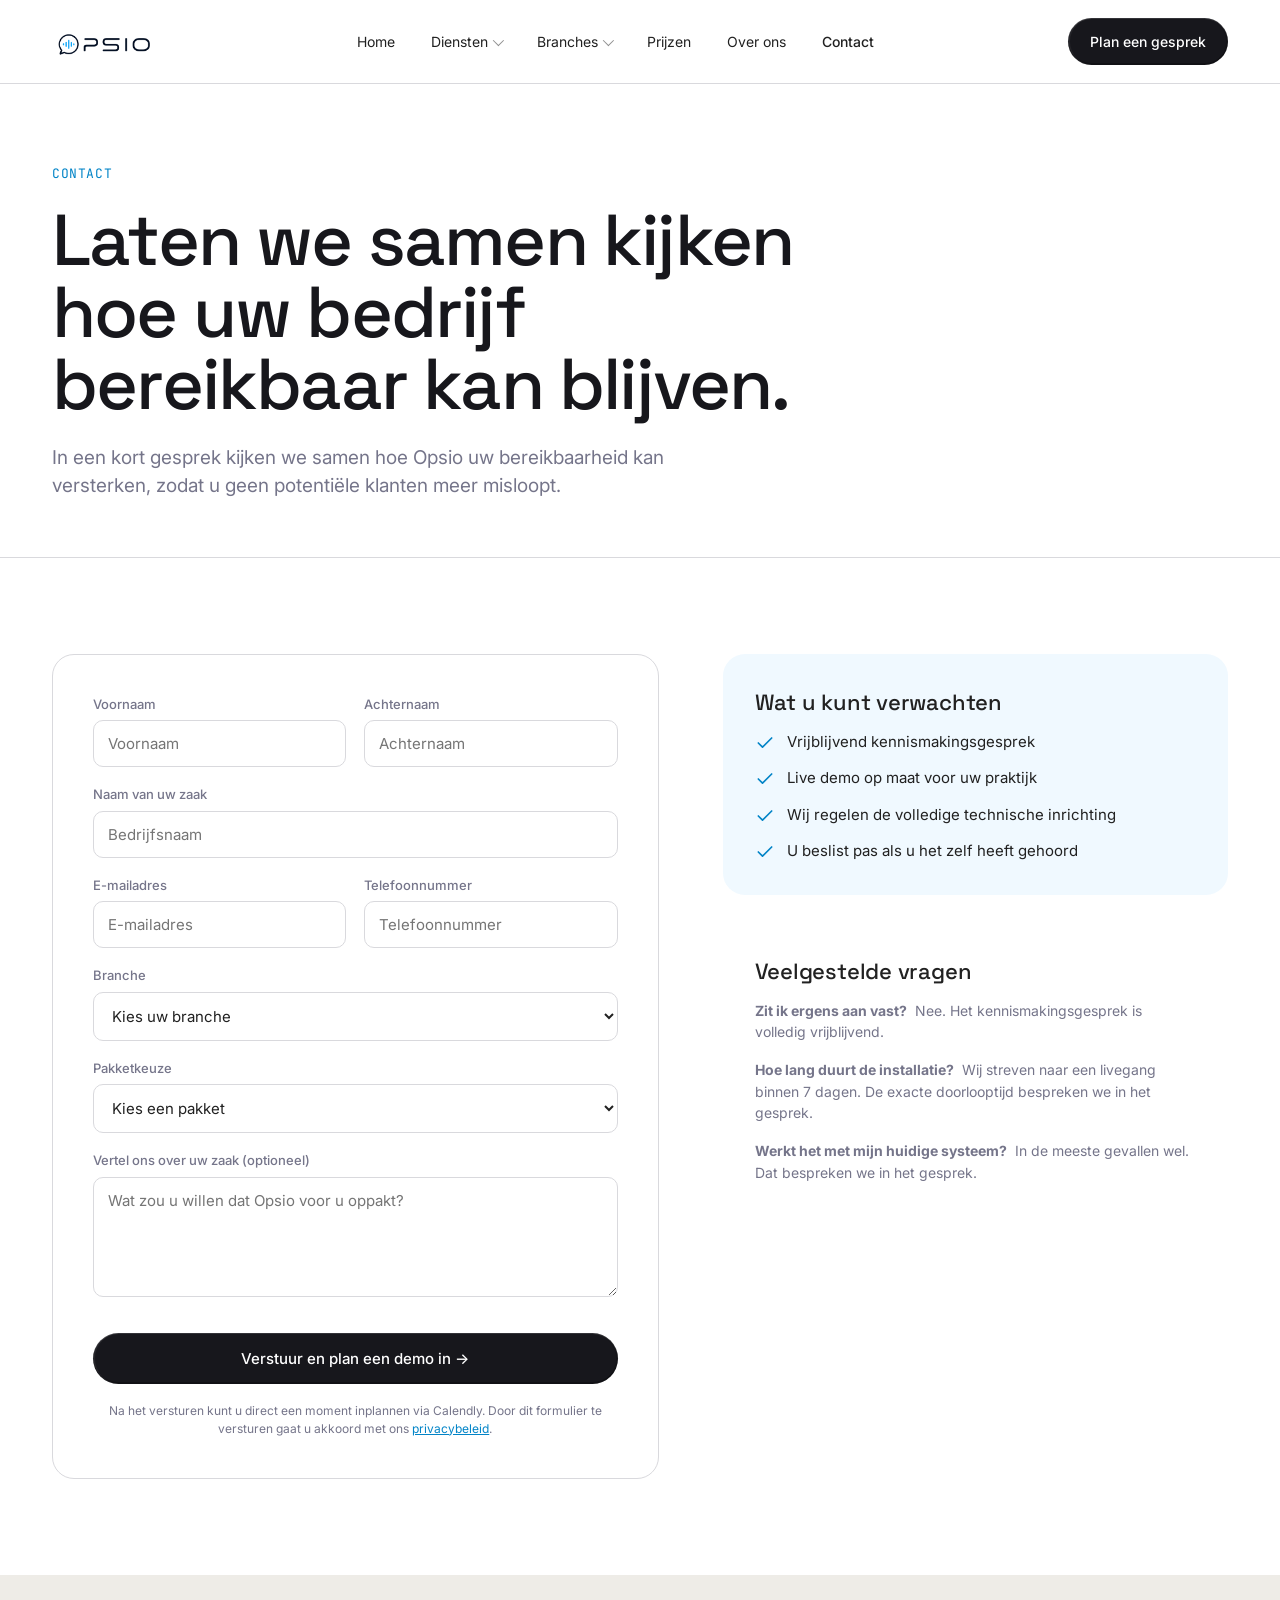
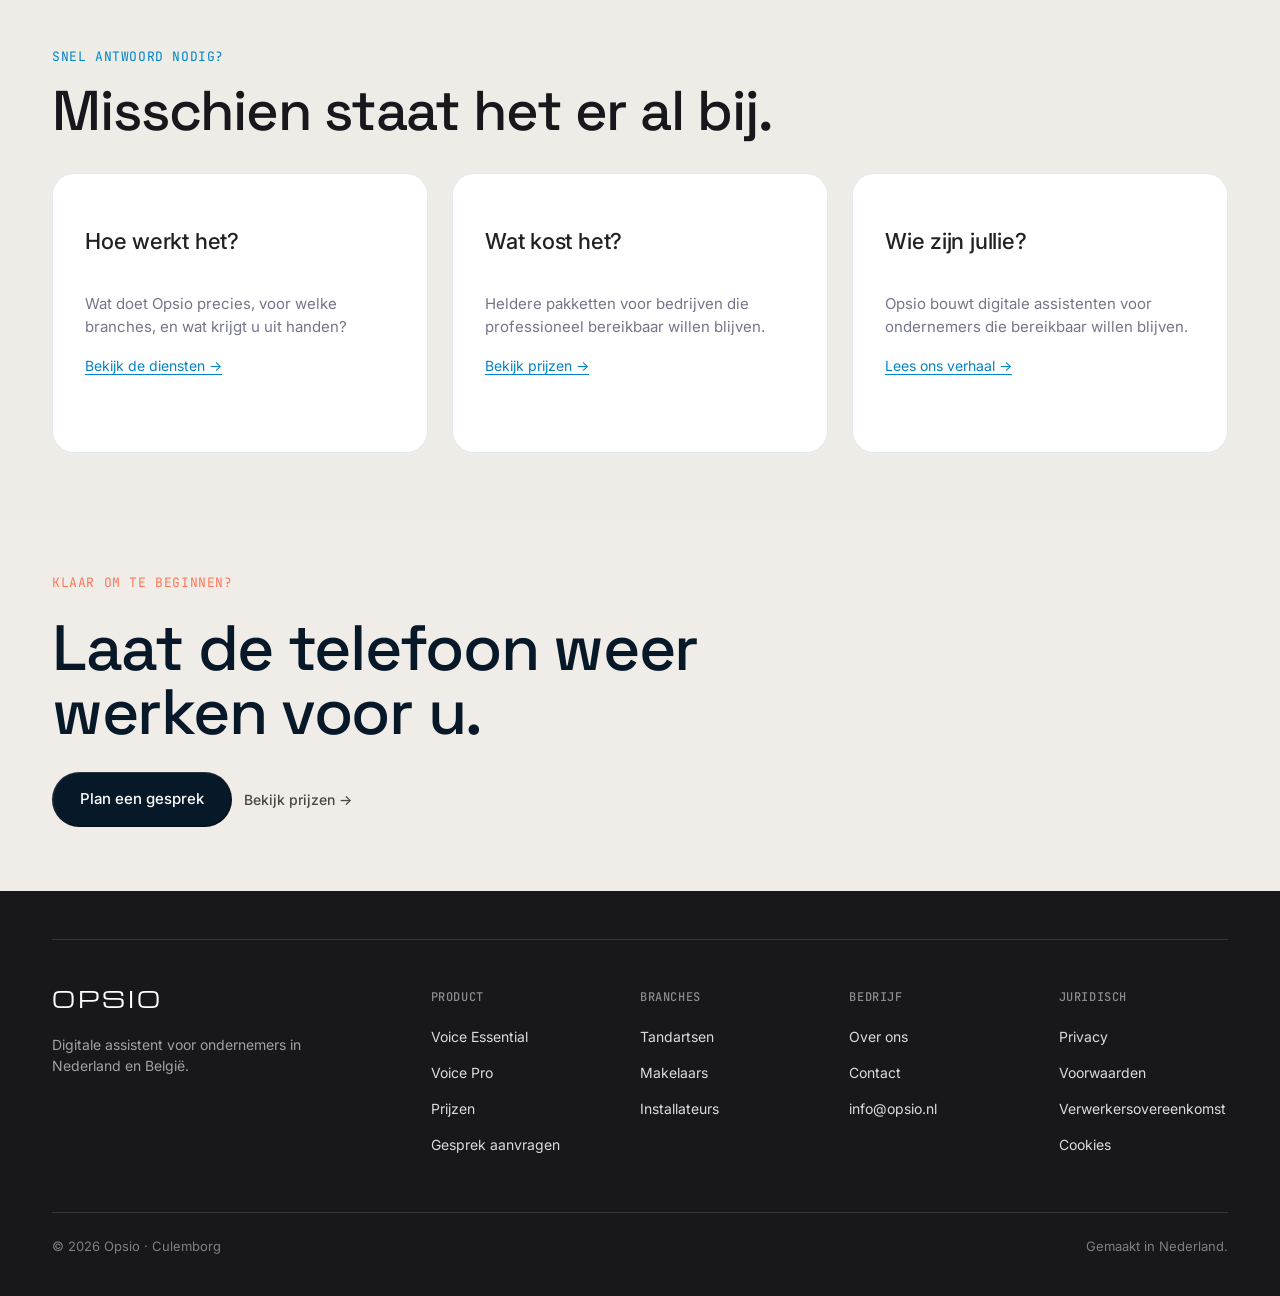
==== commit 1c228c60: "Contact form placeholders aangepast" ====
--- a/contact.html
+++ b/contact.html
@@ -68,27 +68,27 @@
         <div class="field-row">
           <div class="field">
             <label for="firstname">Voornaam</label>
-            <input id="firstname" name="voornaam" type="text" required placeholder="Marieke" />
+            <input id="firstname" name="voornaam" type="text" required placeholder="Voornaam" />
           </div>
           <div class="field">
             <label for="lastname">Achternaam</label>
-            <input id="lastname" name="achternaam" type="text" required placeholder="van der Veld" />
+            <input id="lastname" name="achternaam" type="text" required placeholder="Achternaam" />
           </div>
         </div>
 
         <div class="field">
           <label for="company">Naam van uw zaak</label>
-          <input id="company" name="bedrijf" type="text" required placeholder="Studio Knip" />
+          <input id="company" name="bedrijf" type="text" required placeholder="Bedrijfsnaam" />
         </div>
 
         <div class="field-row">
           <div class="field">
             <label for="email">E-mailadres</label>
-            <input id="email" name="email" type="email" required placeholder="marieke@studioknip.nl" />
+            <input id="email" name="email" type="email" required placeholder="E-mailadres" />
           </div>
           <div class="field">
             <label for="phone">Telefoonnummer</label>
-            <input id="phone" name="telefoon" type="tel" placeholder="06 12 34 56 78" />
+            <input id="phone" name="telefoon" type="tel" placeholder="Telefoonnummer" />
           </div>
         </div>
 
--- a/assets/site.css
+++ b/assets/site.css
@@ -386,13 +386,17 @@
 }
 
 .prefooter-cta {
-  background: #B8B4AC !important;
+  background: #F0EDE8 !important;
   padding: 48px 0 32px;
   margin-top: 0;
   display: block;
 }
-.prefooter-cta .footer-eyebrow { color: var(--opsio-coral) !important; }
-.prefooter-cta .footer-headline { color: var(--opsio-near-black) !important; margin-bottom: 28px; }
+.prefooter-cta .footer-eyebrow { color: #ff7759 !important; }
+.prefooter-cta .footer-headline { color: #071829 !important; margin-bottom: 28px; }
+.prefooter-cta .footer-cta { margin-bottom: 32px; }
+.prefooter-cta .footer-cta .btn-primary { background: #071829; color: #fff; }
+.prefooter-cta .footer-cta .btn-ghost { color: #071829; }
+.prefooter-cta .footer-cta .btn-ghost:hover { color: #0284C7; }
 .footer {
   background: var(--opsio-near-black);
   color: #fff;
@@ -649,8 +653,9 @@
 .price-card.featured .btn-primary:hover { background: #eee; }
 
 .compare {
-  margin-top: 64px;
+  margin-top: 24px;
   border: 1px solid var(--opsio-hairline);
+  border-bottom: 3px solid #071829;
   border-radius: 22px;
   overflow: hidden;
 }
@@ -662,7 +667,8 @@
   border-bottom: 1px solid var(--opsio-hairline);
 }
 .compare th {
-  background: #F0F9FF;
+  background: #071829;
+  color: #fff;
   font-weight: 500;
   font-size: 13px;
   letter-spacing: -0.01em;
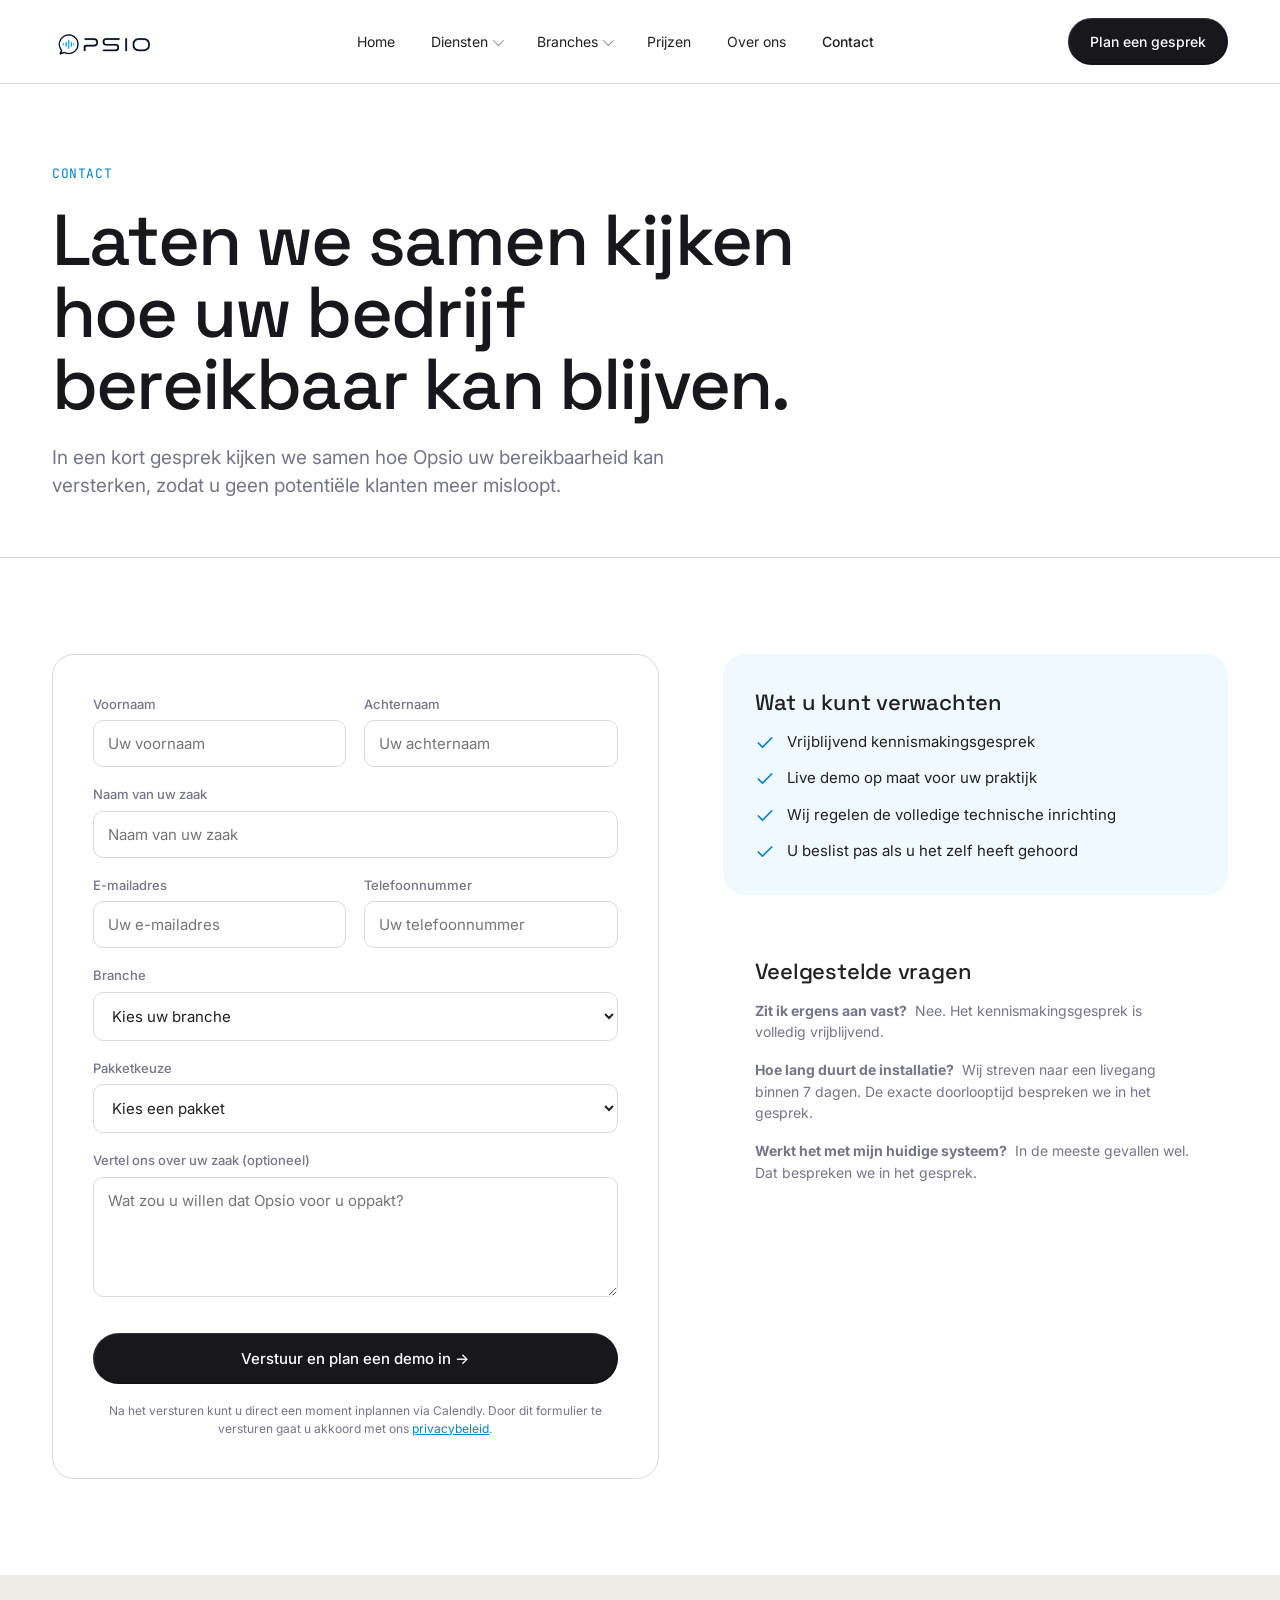
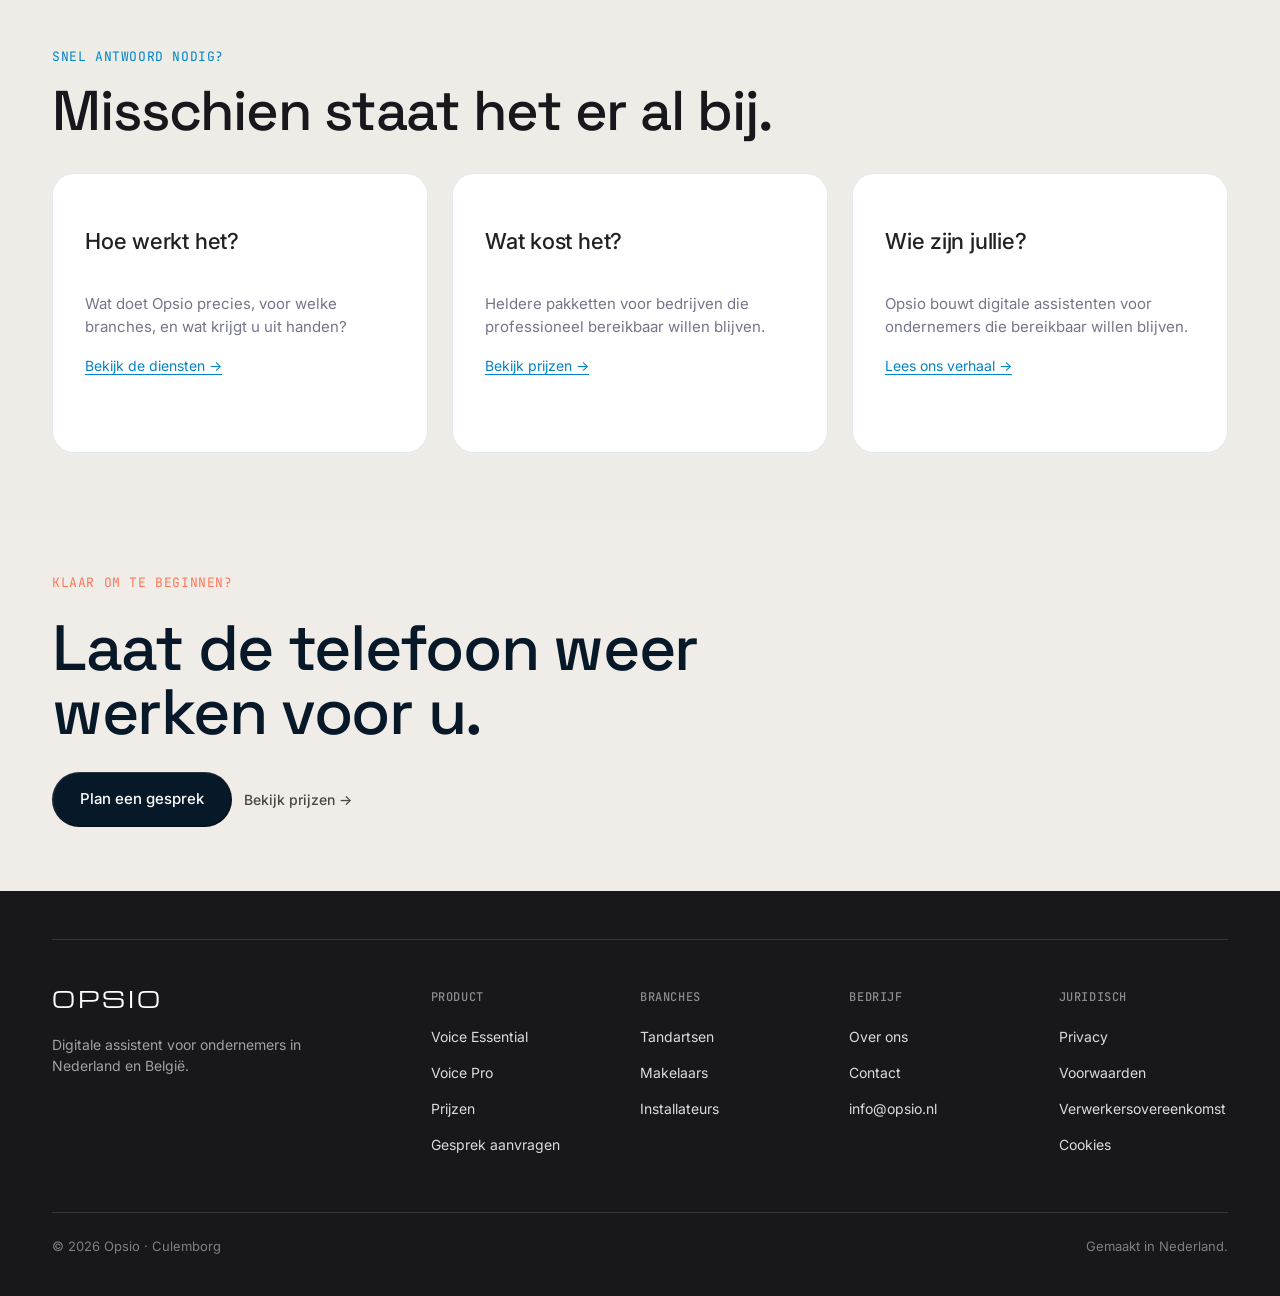
==== commit 009a0941: "Contact form placeholders aangepast naar formele toon" ====
--- a/contact.html
+++ b/contact.html
@@ -68,27 +68,27 @@
         <div class="field-row">
           <div class="field">
             <label for="firstname">Voornaam</label>
-            <input id="firstname" name="voornaam" type="text" required placeholder="Voornaam" />
+            <input id="firstname" name="voornaam" type="text" required placeholder="Uw voornaam" />
           </div>
           <div class="field">
             <label for="lastname">Achternaam</label>
-            <input id="lastname" name="achternaam" type="text" required placeholder="Achternaam" />
+            <input id="lastname" name="achternaam" type="text" required placeholder="Uw achternaam" />
           </div>
         </div>
 
         <div class="field">
           <label for="company">Naam van uw zaak</label>
-          <input id="company" name="bedrijf" type="text" required placeholder="Bedrijfsnaam" />
+          <input id="company" name="bedrijf" type="text" required placeholder="Naam van uw zaak" />
         </div>
 
         <div class="field-row">
           <div class="field">
             <label for="email">E-mailadres</label>
-            <input id="email" name="email" type="email" required placeholder="E-mailadres" />
+            <input id="email" name="email" type="email" required placeholder="Uw e-mailadres" />
           </div>
           <div class="field">
             <label for="phone">Telefoonnummer</label>
-            <input id="phone" name="telefoon" type="tel" placeholder="Telefoonnummer" />
+            <input id="phone" name="telefoon" type="tel" placeholder="Uw telefoonnummer" />
           </div>
         </div>
 
